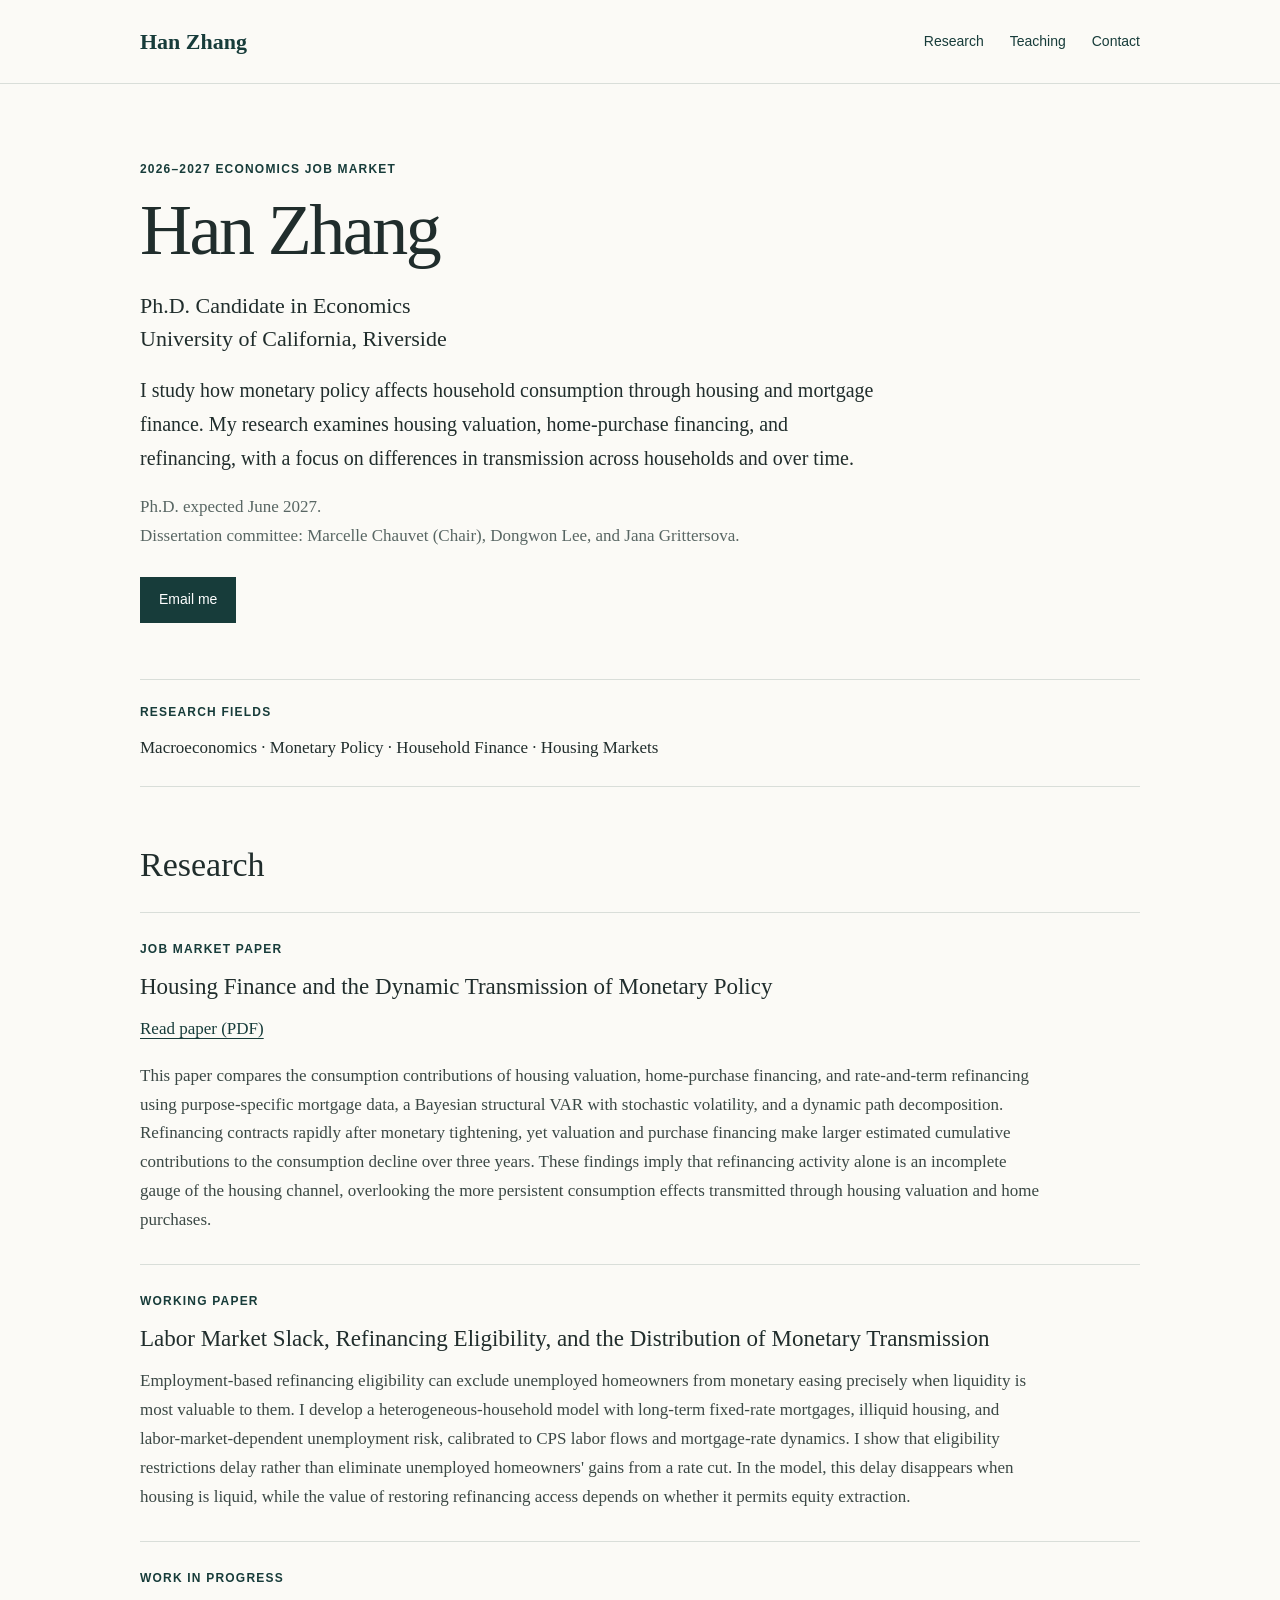
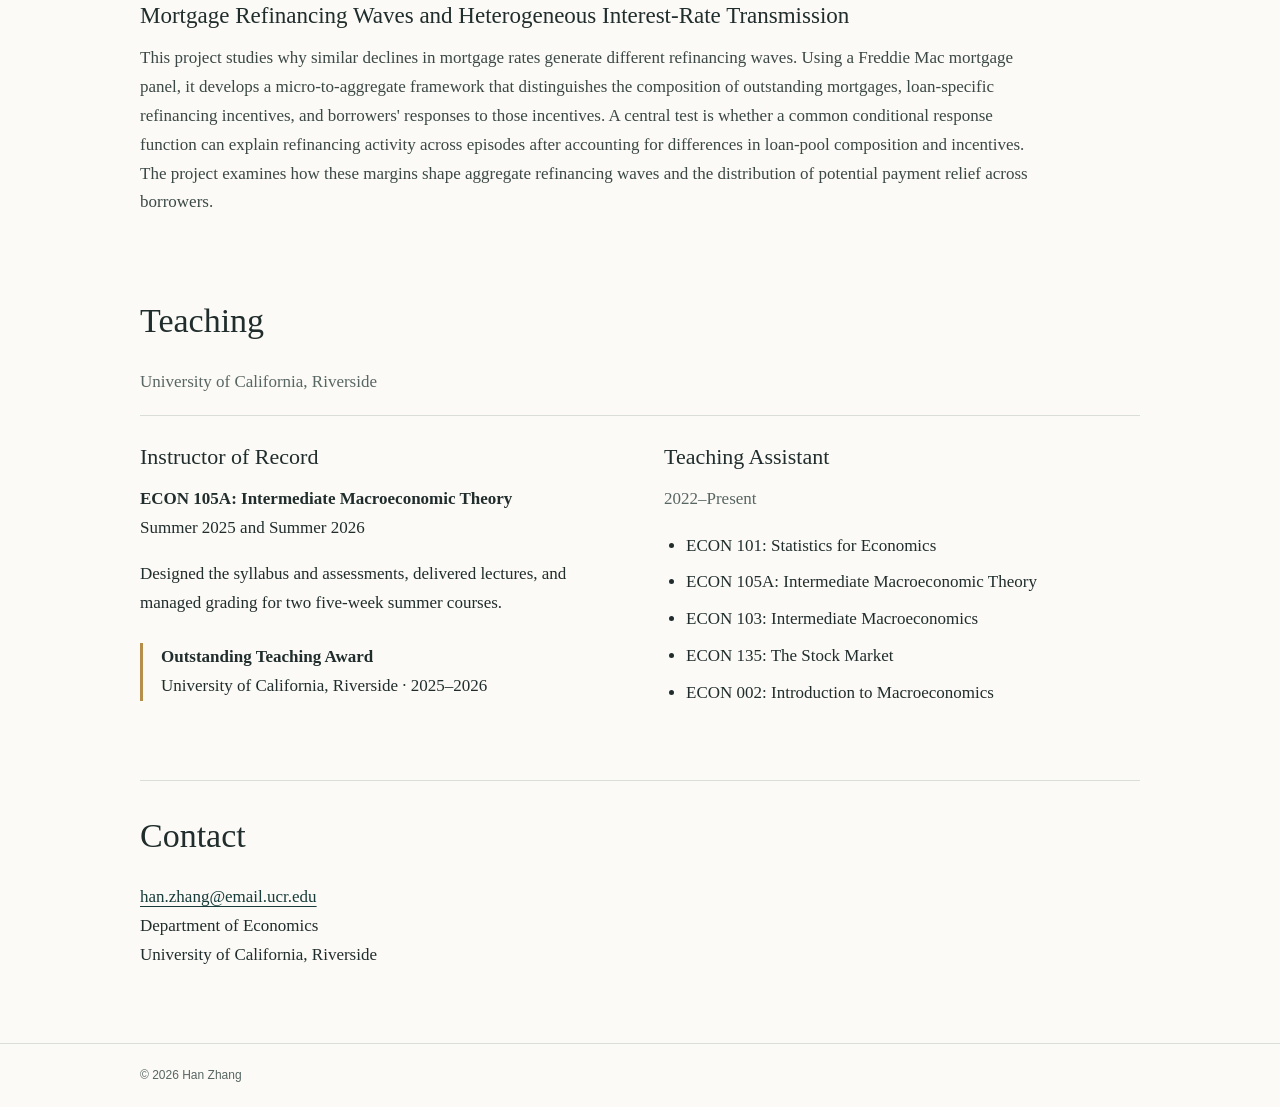
==== index.html @ 40c88f4a "Link job market paper PDF and align single-author status" ====
<!doctype html>
<html lang="en"><head><meta charset="utf-8"><meta name="viewport" content="width=device-width, initial-scale=1"><title>Han Zhang | Economics Ph.D. Candidate | UC Riverside</title><meta name="description" content="Han Zhang is an Economics Ph.D. candidate at UC Riverside studying monetary policy, household finance, housing, and mortgage refinancing."><meta name="theme-color" content="#173c3a"><link rel="canonical" href="https://hanzhang-econ.github.io/"><style>
:root{--ink:#202d2c;--muted:#586663;--green:#173c3a;--line:#d9ded9;--paper:#fbfaf6}*{box-sizing:border-box}html{scroll-behavior:smooth;scroll-padding-top:85px}body{margin:0;background:var(--paper);color:var(--ink);font:17px/1.7 Georgia,'Times New Roman',serif}a{color:var(--green);text-underline-offset:4px}a:hover{text-decoration-thickness:2px}a:focus-visible{outline:3px solid #bd8f46;outline-offset:5px}.wrap{width:min(100% - 48px,1000px);margin:auto}.nav{border-bottom:1px solid var(--line)}.nav .wrap{display:flex;justify-content:space-between;align-items:center;gap:20px;padding:23px 0}.brand{font-size:22px;text-decoration:none;font-weight:bold}.links{display:flex;gap:26px;font:14px/1.5 Arial,sans-serif}.links a{text-decoration:none}.skip{position:absolute;top:-80px;background:white;padding:10px}.skip:focus{top:5px}header.hero{padding:76px 0 56px;max-width:830px}.eyebrow{font:12px/1.6 Arial,sans-serif;font-weight:bold;letter-spacing:.1em;text-transform:uppercase;color:var(--green);margin:0 0 12px}h1{font-size:clamp(48px,7vw,72px);line-height:1.08;font-weight:normal;letter-spacing:-.035em;margin:12px 0 20px}h2{font-size:34px;line-height:1.2;font-weight:normal;margin:0 0 26px}h3{font-size:23px;line-height:1.35;font-weight:normal;margin:0 0 13px}p{margin:0 0 18px}.affiliation{font-size:22px;line-height:1.5}.intro{max-width:740px;font-size:20px}.muted{color:var(--muted)}.actions{display:flex;flex-wrap:wrap;gap:15px;margin-top:26px;font:14px/1.4 Arial,sans-serif}.button{display:inline-block;border:1px solid var(--green);padding:12px 18px;text-decoration:none}.primary{background:var(--green);color:white}.fields{border-top:1px solid var(--line);border-bottom:1px solid var(--line);padding:23px 0;margin-bottom:58px}.fields p:last-child{margin-bottom:0}section{padding-bottom:55px}.section-head{display:flex;align-items:baseline;justify-content:space-between;gap:20px}.paper{border-top:1px solid var(--line);padding:27px 0 11px}.paper p:not(.eyebrow){color:#3b4845;max-width:900px}.teaching-grid{display:grid;grid-template-columns:1fr 1fr;gap:48px;border-top:1px solid var(--line);padding-top:26px}.teaching-grid h3{font-size:22px}ul{padding-left:22px}li{margin-bottom:8px}.award{border-left:3px solid #b58e4c;padding-left:18px;margin-top:25px}#contact{border-top:1px solid var(--line);padding-top:35px}footer{border-top:1px solid var(--line);padding:22px 0;color:var(--muted);font:12px/1.6 Arial,sans-serif}@media(max-width:600px){.wrap{width:calc(100% - 36px)}.nav .wrap{align-items:flex-start}.links{gap:14px;flex-wrap:wrap;justify-content:flex-end}header.hero{padding:46px 0 36px}.intro{font-size:18px}.affiliation{font-size:19px}.teaching-grid{grid-template-columns:1fr;gap:20px}h2{font-size:29px}h3{font-size:21px}.fields{margin-bottom:40px}}@media(prefers-reduced-motion:reduce){html{scroll-behavior:auto}}
</style></head><body><a class="skip" href="#main">Skip to content</a><nav class="nav" aria-label="Main navigation"><div class="wrap"><a class="brand" href="#main">Han Zhang</a><div class="links"><a href="#research">Research</a><a href="#teaching">Teaching</a><a href="#contact">Contact</a></div></div></nav><main id="main" class="wrap"><header class="hero"><p class="eyebrow">2026–2027 Economics Job Market</p><h1>Han Zhang</h1><p class="affiliation">Ph.D. Candidate in Economics<br>University of California, Riverside</p><p class="intro">I study how monetary policy affects household consumption through housing and mortgage finance. My research examines housing valuation, home-purchase financing, and refinancing, with a focus on differences in transmission across households and over time.</p><p class="muted">Ph.D. expected June 2027.<br>Dissertation committee: Marcelle Chauvet (Chair), Dongwon Lee, and Jana Grittersova.</p><div class="actions"><a class="button primary" href="mailto:han.zhang@email.ucr.edu">Email me</a></div></header><div class="fields"><p class="eyebrow">Research Fields</p><p>Macroeconomics · Monetary Policy · Household Finance · Housing Markets</p></div><section id="research"><h2>Research</h2><article class="paper"><p class="eyebrow">Job Market Paper</p><h3>Housing Finance and the Dynamic Transmission of Monetary Policy</h3><p><a href="papers/job-market-paper.pdf">Read paper (PDF)</a></p><p>This paper compares the consumption contributions of housing valuation, home-purchase financing, and rate-and-term refinancing using purpose-specific mortgage data, a Bayesian structural VAR with stochastic volatility, and a dynamic path decomposition. Refinancing contracts rapidly after monetary tightening, yet valuation and purchase financing make larger estimated cumulative contributions to the consumption decline over three years. These findings imply that refinancing activity alone is an incomplete gauge of the housing channel, overlooking the more persistent consumption effects transmitted through housing valuation and home purchases.</p></article>
<article class="paper"><p class="eyebrow">Working Paper</p><h3>Labor Market Slack, Refinancing Eligibility, and the Distribution of Monetary Transmission</h3><p>Employment-based refinancing eligibility can exclude unemployed homeowners from monetary easing precisely when liquidity is most valuable to them. I develop a heterogeneous-household model with long-term fixed-rate mortgages, illiquid housing, and labor-market-dependent unemployment risk, calibrated to CPS labor flows and mortgage-rate dynamics. I show that eligibility restrictions delay rather than eliminate unemployed homeowners&#x27; gains from a rate cut. In the model, this delay disappears when housing is liquid, while the value of restoring refinancing access depends on whether it permits equity extraction.</p></article>
<article class="paper"><p class="eyebrow">Work in Progress</p><h3>Mortgage Refinancing Waves and Heterogeneous Interest-Rate Transmission</h3><p>This project studies why similar declines in mortgage rates generate different refinancing waves. Using a Freddie Mac mortgage panel, it develops a micro-to-aggregate framework that distinguishes the composition of outstanding mortgages, loan-specific refinancing incentives, and borrowers&#x27; responses to those incentives. A central test is whether a common conditional response function can explain refinancing activity across episodes after accounting for differences in loan-pool composition and incentives. The project examines how these margins shape aggregate refinancing waves and the distribution of potential payment relief across borrowers.</p></article></section><section id="teaching"><h2>Teaching</h2><p class="muted">University of California, Riverside</p><div class="teaching-grid"><div><h3>Instructor of Record</h3><p><strong>ECON 105A: Intermediate Macroeconomic Theory</strong><br>Summer 2025 and Summer 2026</p><p>Designed the syllabus and assessments, delivered lectures, and managed grading for two five-week summer courses.</p><div class="award"><strong>Outstanding Teaching Award</strong><br>University of California, Riverside · 2025–2026</div></div><div><h3>Teaching Assistant</h3><p class="muted">2022–Present</p><ul><li>ECON 101: Statistics for Economics</li><li>ECON 105A: Intermediate Macroeconomic Theory</li><li>ECON 103: Intermediate Macroeconomics</li><li>ECON 135: The Stock Market</li><li>ECON 002: Introduction to Macroeconomics</li></ul></div></div></section><section id="contact"><h2>Contact</h2><p><a href="mailto:han.zhang@email.ucr.edu">han.zhang@email.ucr.edu</a><br>Department of Economics<br>University of California, Riverside</p></section></main><footer><div class="wrap">© 2026 Han Zhang</div></footer></body></html>
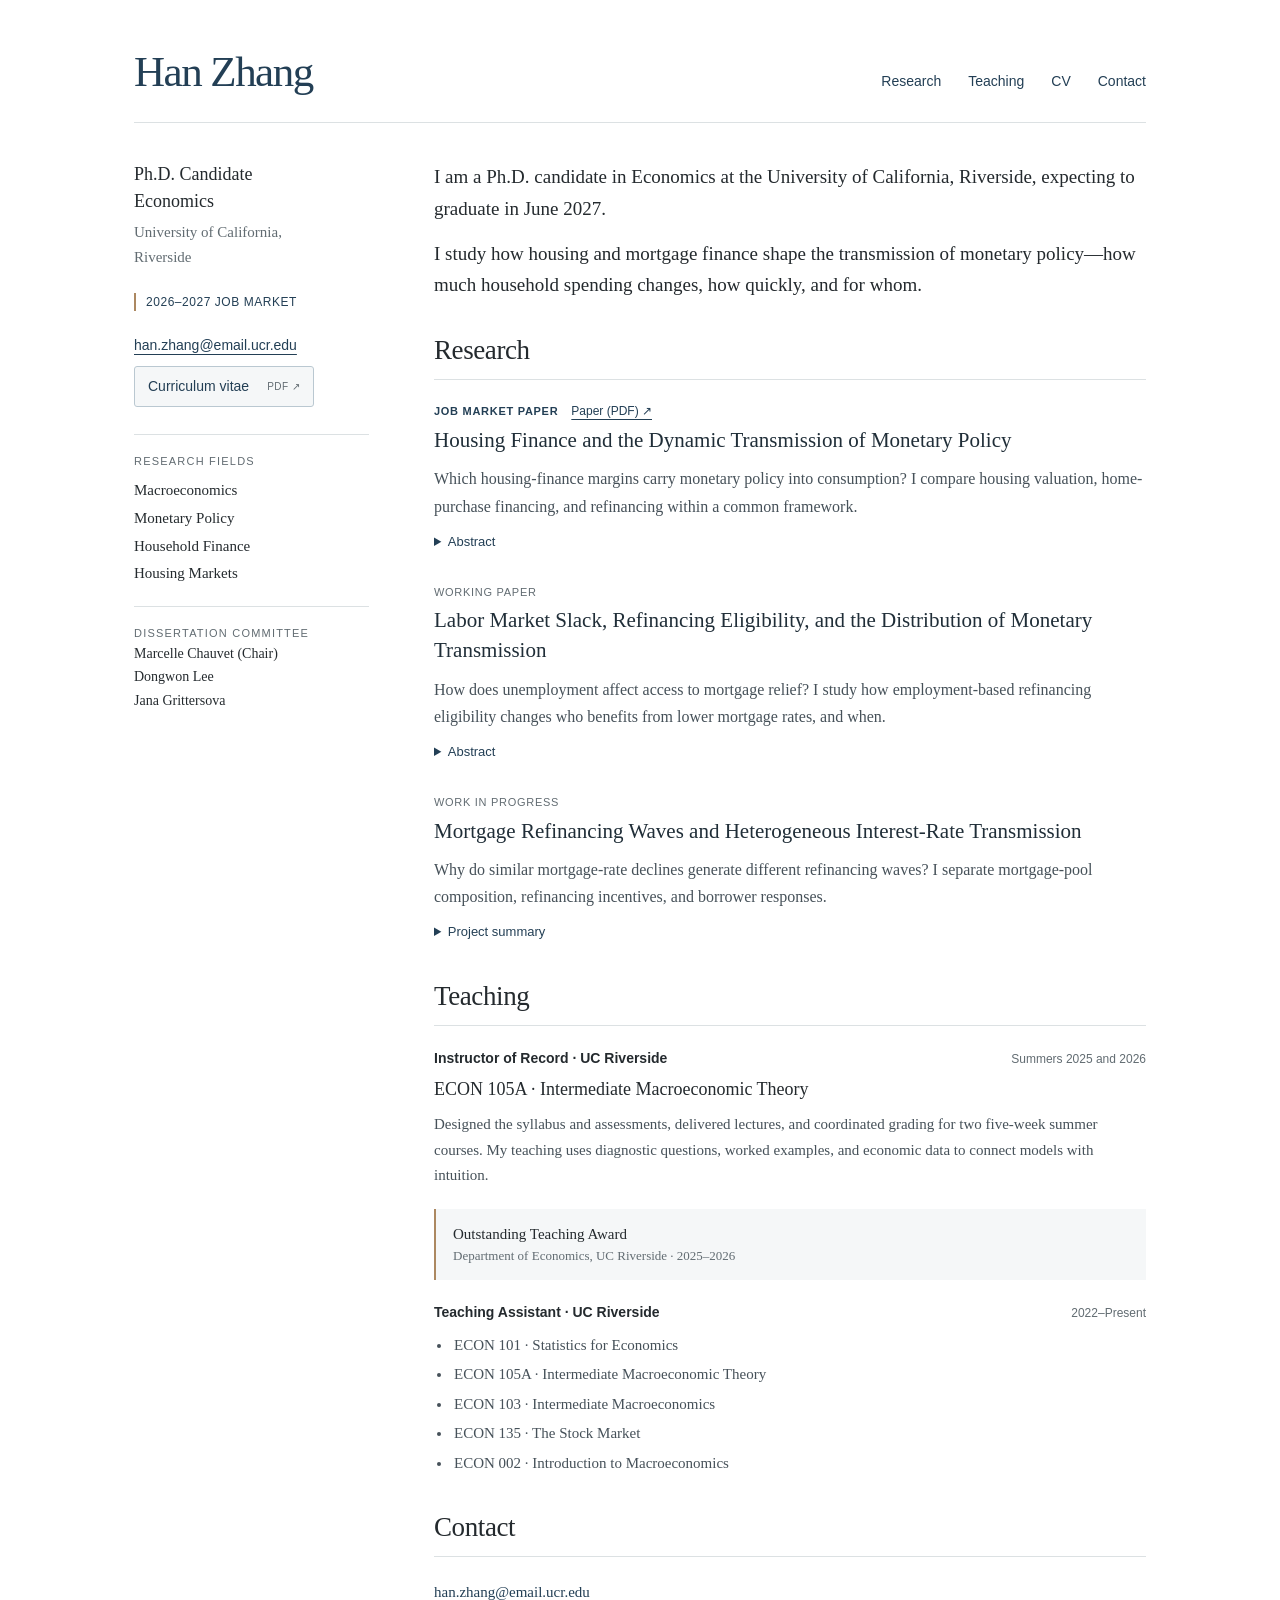
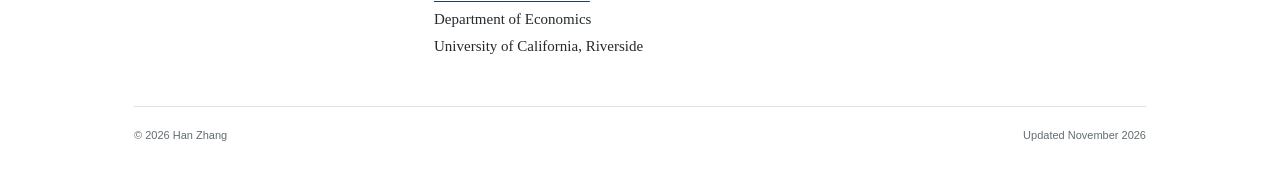
==== commit 8bc9f344: "Refresh academic homepage and add current CV Improve typography and responsive layout; add concise r" ====
--- a/index.html
+++ b/index.html
@@ -1,6 +1,116 @@
 <!doctype html>
-<html lang="en"><head><meta charset="utf-8"><meta name="viewport" content="width=device-width, initial-scale=1"><title>Han Zhang | Economics Ph.D. Candidate | UC Riverside</title><meta name="description" content="Han Zhang is an Economics Ph.D. candidate at UC Riverside studying monetary policy, household finance, housing, and mortgage refinancing."><meta name="theme-color" content="#173c3a"><link rel="canonical" href="https://hanzhang-econ.github.io/"><style>
-:root{--ink:#202d2c;--muted:#586663;--green:#173c3a;--line:#d9ded9;--paper:#fbfaf6}*{box-sizing:border-box}html{scroll-behavior:smooth;scroll-padding-top:85px}body{margin:0;background:var(--paper);color:var(--ink);font:17px/1.7 Georgia,'Times New Roman',serif}a{color:var(--green);text-underline-offset:4px}a:hover{text-decoration-thickness:2px}a:focus-visible{outline:3px solid #bd8f46;outline-offset:5px}.wrap{width:min(100% - 48px,1000px);margin:auto}.nav{border-bottom:1px solid var(--line)}.nav .wrap{display:flex;justify-content:space-between;align-items:center;gap:20px;padding:23px 0}.brand{font-size:22px;text-decoration:none;font-weight:bold}.links{display:flex;gap:26px;font:14px/1.5 Arial,sans-serif}.links a{text-decoration:none}.skip{position:absolute;top:-80px;background:white;padding:10px}.skip:focus{top:5px}header.hero{padding:76px 0 56px;max-width:830px}.eyebrow{font:12px/1.6 Arial,sans-serif;font-weight:bold;letter-spacing:.1em;text-transform:uppercase;color:var(--green);margin:0 0 12px}h1{font-size:clamp(48px,7vw,72px);line-height:1.08;font-weight:normal;letter-spacing:-.035em;margin:12px 0 20px}h2{font-size:34px;line-height:1.2;font-weight:normal;margin:0 0 26px}h3{font-size:23px;line-height:1.35;font-weight:normal;margin:0 0 13px}p{margin:0 0 18px}.affiliation{font-size:22px;line-height:1.5}.intro{max-width:740px;font-size:20px}.muted{color:var(--muted)}.actions{display:flex;flex-wrap:wrap;gap:15px;margin-top:26px;font:14px/1.4 Arial,sans-serif}.button{display:inline-block;border:1px solid var(--green);padding:12px 18px;text-decoration:none}.primary{background:var(--green);color:white}.fields{border-top:1px solid var(--line);border-bottom:1px solid var(--line);padding:23px 0;margin-bottom:58px}.fields p:last-child{margin-bottom:0}section{padding-bottom:55px}.section-head{display:flex;align-items:baseline;justify-content:space-between;gap:20px}.paper{border-top:1px solid var(--line);padding:27px 0 11px}.paper p:not(.eyebrow){color:#3b4845;max-width:900px}.teaching-grid{display:grid;grid-template-columns:1fr 1fr;gap:48px;border-top:1px solid var(--line);padding-top:26px}.teaching-grid h3{font-size:22px}ul{padding-left:22px}li{margin-bottom:8px}.award{border-left:3px solid #b58e4c;padding-left:18px;margin-top:25px}#contact{border-top:1px solid var(--line);padding-top:35px}footer{border-top:1px solid var(--line);padding:22px 0;color:var(--muted);font:12px/1.6 Arial,sans-serif}@media(max-width:600px){.wrap{width:calc(100% - 36px)}.nav .wrap{align-items:flex-start}.links{gap:14px;flex-wrap:wrap;justify-content:flex-end}header.hero{padding:46px 0 36px}.intro{font-size:18px}.affiliation{font-size:19px}.teaching-grid{grid-template-columns:1fr;gap:20px}h2{font-size:29px}h3{font-size:21px}.fields{margin-bottom:40px}}@media(prefers-reduced-motion:reduce){html{scroll-behavior:auto}}
-</style></head><body><a class="skip" href="#main">Skip to content</a><nav class="nav" aria-label="Main navigation"><div class="wrap"><a class="brand" href="#main">Han Zhang</a><div class="links"><a href="#research">Research</a><a href="#teaching">Teaching</a><a href="#contact">Contact</a></div></div></nav><main id="main" class="wrap"><header class="hero"><p class="eyebrow">2026–2027 Economics Job Market</p><h1>Han Zhang</h1><p class="affiliation">Ph.D. Candidate in Economics<br>University of California, Riverside</p><p class="intro">I study how monetary policy affects household consumption through housing and mortgage finance. My research examines housing valuation, home-purchase financing, and refinancing, with a focus on differences in transmission across households and over time.</p><p class="muted">Ph.D. expected June 2027.<br>Dissertation committee: Marcelle Chauvet (Chair), Dongwon Lee, and Jana Grittersova.</p><div class="actions"><a class="button primary" href="mailto:han.zhang@email.ucr.edu">Email me</a></div></header><div class="fields"><p class="eyebrow">Research Fields</p><p>Macroeconomics · Monetary Policy · Household Finance · Housing Markets</p></div><section id="research"><h2>Research</h2><article class="paper"><p class="eyebrow">Job Market Paper</p><h3>Housing Finance and the Dynamic Transmission of Monetary Policy</h3><p><a href="papers/job-market-paper.pdf">Read paper (PDF)</a></p><p>This paper compares the consumption contributions of housing valuation, home-purchase financing, and rate-and-term refinancing using purpose-specific mortgage data, a Bayesian structural VAR with stochastic volatility, and a dynamic path decomposition. Refinancing contracts rapidly after monetary tightening, yet valuation and purchase financing make larger estimated cumulative contributions to the consumption decline over three years. These findings imply that refinancing activity alone is an incomplete gauge of the housing channel, overlooking the more persistent consumption effects transmitted through housing valuation and home purchases.</p></article>
-<article class="paper"><p class="eyebrow">Working Paper</p><h3>Labor Market Slack, Refinancing Eligibility, and the Distribution of Monetary Transmission</h3><p>Employment-based refinancing eligibility can exclude unemployed homeowners from monetary easing precisely when liquidity is most valuable to them. I develop a heterogeneous-household model with long-term fixed-rate mortgages, illiquid housing, and labor-market-dependent unemployment risk, calibrated to CPS labor flows and mortgage-rate dynamics. I show that eligibility restrictions delay rather than eliminate unemployed homeowners&#x27; gains from a rate cut. In the model, this delay disappears when housing is liquid, while the value of restoring refinancing access depends on whether it permits equity extraction.</p></article>
-<article class="paper"><p class="eyebrow">Work in Progress</p><h3>Mortgage Refinancing Waves and Heterogeneous Interest-Rate Transmission</h3><p>This project studies why similar declines in mortgage rates generate different refinancing waves. Using a Freddie Mac mortgage panel, it develops a micro-to-aggregate framework that distinguishes the composition of outstanding mortgages, loan-specific refinancing incentives, and borrowers&#x27; responses to those incentives. A central test is whether a common conditional response function can explain refinancing activity across episodes after accounting for differences in loan-pool composition and incentives. The project examines how these margins shape aggregate refinancing waves and the distribution of potential payment relief across borrowers.</p></article></section><section id="teaching"><h2>Teaching</h2><p class="muted">University of California, Riverside</p><div class="teaching-grid"><div><h3>Instructor of Record</h3><p><strong>ECON 105A: Intermediate Macroeconomic Theory</strong><br>Summer 2025 and Summer 2026</p><p>Designed the syllabus and assessments, delivered lectures, and managed grading for two five-week summer courses.</p><div class="award"><strong>Outstanding Teaching Award</strong><br>University of California, Riverside · 2025–2026</div></div><div><h3>Teaching Assistant</h3><p class="muted">2022–Present</p><ul><li>ECON 101: Statistics for Economics</li><li>ECON 105A: Intermediate Macroeconomic Theory</li><li>ECON 103: Intermediate Macroeconomics</li><li>ECON 135: The Stock Market</li><li>ECON 002: Introduction to Macroeconomics</li></ul></div></div></section><section id="contact"><h2>Contact</h2><p><a href="mailto:han.zhang@email.ucr.edu">han.zhang@email.ucr.edu</a><br>Department of Economics<br>University of California, Riverside</p></section></main><footer><div class="wrap">© 2026 Han Zhang</div></footer></body></html>+<html lang="en">
+<head>
+  <meta charset="utf-8">
+  <meta name="viewport" content="width=device-width, initial-scale=1">
+  <title>Han Zhang | Economics | UC Riverside</title>
+  <meta name="description" content="Han Zhang is a Ph.D. candidate in Economics at UC Riverside. Research on monetary policy, household finance, housing, and mortgage refinancing.">
+  <meta name="theme-color" content="#233f55">
+  <link rel="canonical" href="https://hanzhang-econ.github.io/">
+  <style>
+    :root{--ink:#242a2e;--muted:#626c72;--accent:#233f55;--rule:#dce1e3;--paper:#fff;--soft:#f5f7f8}
+    *{box-sizing:border-box}
+    html{scroll-behavior:smooth;scroll-padding-top:28px}
+    body{margin:0;background:var(--paper);color:var(--ink);font:17px/1.7 Georgia,'Times New Roman',serif;-webkit-font-smoothing:antialiased}
+    a{color:var(--accent);text-underline-offset:4px;text-decoration-thickness:1px}
+    a:hover{text-decoration-thickness:2px}
+    a:focus-visible,summary:focus-visible{outline:2px solid var(--accent);outline-offset:5px;border-radius:2px}
+    .wrap{max-width:1100px;padding:0 44px;margin:auto}
+    .skip{position:absolute;top:-80px;left:16px;padding:8px 14px;background:white;z-index:5}.skip:focus{top:10px}
+    .masthead{display:flex;align-items:baseline;justify-content:space-between;gap:24px;padding:47px 0 26px;border-bottom:1px solid var(--rule)}
+    h1{font-size:43px;letter-spacing:-.035em;font-weight:normal;line-height:1.15;margin:0;color:var(--accent)}
+    .nav{display:flex;flex-wrap:wrap;gap:27px;font:14px/1.6 Arial,Helvetica,sans-serif}.nav a{text-decoration:none}.nav a:hover{text-decoration:underline}
+    .layout{display:grid;grid-template-columns:235px minmax(0,1fr);gap:65px;padding-top:38px;padding-bottom:46px}
+    .profile{align-self:start;position:sticky;top:28px;font-size:15px;line-height:1.65}
+    .position{font-size:18px;line-height:1.5;margin:0 0 5px}.university{margin:0;color:var(--muted)}
+    .market{display:inline-block;color:var(--accent);font:12px/1.5 Arial,Helvetica,sans-serif;letter-spacing:.045em;margin:23px 0 0;border-left:2px solid #ac8861;padding-left:10px}
+    .profile-links{display:flex;flex-direction:column;align-items:flex-start;gap:10px;margin:21px 0 27px;font:14px/1.5 Arial,Helvetica,sans-serif}
+    .download{display:inline-flex;gap:18px;align-items:center;border:1px solid #bac8d1;border-radius:3px;text-decoration:none;padding:9px 13px;background:var(--soft)}
+    .download:hover{background:#eaf0f4}.file-label{font-size:10px;letter-spacing:.05em;color:var(--muted)}
+    .profile-block{border-top:1px solid var(--rule);padding-top:18px;margin-top:20px}
+    .small-label{font:11px/1.5 Arial,Helvetica,sans-serif;text-transform:uppercase;letter-spacing:.11em;color:var(--muted);margin:0 0 9px}
+    .plain-list{list-style:none;margin:0;padding:0}.plain-list li{margin-bottom:3px}
+    .committee{font-size:14px;line-height:1.7}.committee p{margin:0}
+    .intro{font-size:19px;line-height:1.65;margin-bottom:32px}.intro p{margin:0 0 14px}.intro p:last-child{margin:0}
+    .section{margin-top:34px;scroll-margin-top:26px}.section:first-of-type{margin-top:0}
+    h2{font-size:27px;font-weight:normal;letter-spacing:-.015em;line-height:1.3;margin:0 0 22px;padding-bottom:11px;border-bottom:1px solid var(--rule)}
+    h3{font-size:21px;line-height:1.45;font-weight:normal;margin:5px 0 10px;color:#202e38}
+    .paper{margin:0 0 29px}.paper:last-child{margin-bottom:0}
+    .paper-meta{display:flex;align-items:center;gap:13px;font:11px/1.5 Arial,Helvetica,sans-serif;letter-spacing:.065em;text-transform:uppercase;color:var(--muted)}
+    .paper-meta .jmp{color:var(--accent);font-weight:bold}.paper-meta a{font-size:12px;letter-spacing:0;text-transform:none}
+    .paper p{font-size:16px;line-height:1.7;margin:0 0 10px;color:#465159}
+    details{margin-top:8px}summary{width:fit-content;color:var(--accent);font:13px/1.6 Arial,Helvetica,sans-serif;cursor:pointer;padding:2px 0}
+    details[open] summary{margin-bottom:10px}details .abstract{padding:0 0 0 15px;border-left:2px solid var(--rule)}
+    .teaching-role{display:flex;justify-content:space-between;align-items:baseline;gap:18px;margin:22px 0 7px;font:14px/1.5 Arial,Helvetica,sans-serif}.teaching-role strong{font-weight:600}.date{white-space:nowrap;color:var(--muted);font-size:12px}
+    .course-title{font-size:18px;line-height:1.5;margin:0 0 9px}.teaching-text{font-size:15px;color:#465159;margin:0}
+    .award{font-size:15px;line-height:1.6;margin:20px 0;padding:13px 17px;background:var(--soft);border-left:2px solid #ac8861}.award span{display:block;color:var(--muted);font-size:13px}
+    .courses{padding-left:18px;font-size:15px;color:#465159;margin:10px 0}.courses li{padding-left:2px;margin:4px 0}
+    .contact-text{font-size:15px;line-height:1.8;margin:0}
+    footer{border-top:1px solid var(--rule);padding:20px 0 28px;display:flex;justify-content:space-between;gap:20px;color:var(--muted);font:11px/1.6 Arial,Helvetica,sans-serif}
+    @media(max-width:800px){.wrap{padding:0 28px}.layout{grid-template-columns:200px minmax(0,1fr);gap:36px}.nav{gap:18px}h1{font-size:38px}.intro{font-size:18px}}
+    @media(max-width:620px){.wrap{padding:0 23px}.masthead{display:block;padding:28px 0 20px}h1{font-size:38px}.nav{margin-top:19px;gap:24px}.layout{display:block;padding-top:25px}.profile{position:static;margin-bottom:28px}.position{font-size:18px}.market{margin-top:15px}.profile-links{flex-direction:row;flex-wrap:wrap;gap:13px 20px;align-items:center;margin:19px 0}.profile-block{margin-top:17px;padding-top:13px}.plain-list{display:flex;flex-wrap:wrap;gap:2px 14px;font-size:14px}.committee{display:none}.intro{font-size:17px}.intro p{margin-bottom:13px}h2{font-size:25px}h3{font-size:20px}.paper{margin-bottom:28px}.teaching-role{flex-wrap:wrap;gap:4px 12px}.date{white-space:normal}footer{font-size:10px}}
+    @media(prefers-reduced-motion:reduce){html{scroll-behavior:auto}}
+    @media print{.nav,.skip,summary,footer{display:none}.wrap{padding:0;max-width:none}.layout{display:block}.profile{position:static}.profile-block{display:none}.masthead{padding-top:0}.profile-links{flex-direction:row}.section{break-inside:avoid}body{font-size:11pt}a{color:inherit}}
+  </style>
+</head>
+<body>
+<a class="skip" href="#main">Skip to content</a>
+<div class="wrap">
+  <header class="masthead">
+    <h1>Han Zhang</h1>
+    <nav class="nav" aria-label="Main navigation"><a href="#research">Research</a><a href="#teaching">Teaching</a><a href="Han_Zhang_Academic_CV.pdf">CV</a><a href="#contact">Contact</a></nav>
+  </header>
+  <div class="layout">
+    <aside class="profile" aria-label="Profile and contact information">
+      <p class="position">Ph.D. Candidate<br>Economics</p>
+      <p class="university">University of California,<br>Riverside</p>
+      <p class="market">2026–2027 JOB MARKET</p>
+      <div class="profile-links">
+        <a href="mailto:han.zhang@email.ucr.edu">han.zhang@email.ucr.edu</a>
+        <a class="download" href="Han_Zhang_Academic_CV.pdf">Curriculum vitae <span class="file-label">PDF ↗</span></a>
+      </div>
+      <div class="profile-block"><p class="small-label">Research fields</p><ul class="plain-list"><li>Macroeconomics</li><li>Monetary Policy</li><li>Household Finance</li><li>Housing Markets</li></ul></div>
+      <div class="profile-block committee"><p class="small-label">Dissertation committee</p><p>Marcelle Chauvet (Chair)<br>Dongwon Lee<br>Jana Grittersova</p></div>
+    </aside>
+    <main id="main">
+      <div class="intro">
+        <p>I am a Ph.D. candidate in Economics at the University of California, Riverside, expecting to graduate in June 2027.</p>
+        <p>I study how housing and mortgage finance shape the transmission of monetary policy—how much household spending changes, how quickly, and for whom.</p>
+      </div>
+      <section id="research" class="section" aria-labelledby="research-heading">
+        <h2 id="research-heading">Research</h2>
+        <article class="paper">
+          <div class="paper-meta"><span class="jmp">Job market paper</span><a href="papers/job-market-paper.pdf" aria-label="Download Housing Finance and the Dynamic Transmission of Monetary Policy PDF">Paper (PDF) ↗</a></div>
+          <h3>Housing Finance and the Dynamic Transmission of Monetary Policy</h3>
+          <p>Which housing-finance margins carry monetary policy into consumption? I compare housing valuation, home-purchase financing, and refinancing within a common framework.</p>
+          <details><summary>Abstract</summary><div class="abstract"><p>Using mortgage originations by loan purpose and U.S. macroeconomic data for 1998–2023, I estimate a Bayesian structural VAR with stochastic volatility and apply a first-entry path decomposition. Refinancing activity falls quickly after monetary tightening. In the baseline model, posterior medians suggest that valuation- and purchase-entry paths contribute more to the three-year consumption decline than refinancing-entry paths. Comparing all three margins on a common consumption scale distinguishes the speed of financing adjustment from its cumulative contribution to spending.</p></div></details>
+        </article>
+        <article class="paper">
+          <div class="paper-meta"><span>Working paper</span></div>
+          <h3>Labor Market Slack, Refinancing Eligibility, and the Distribution of Monetary Transmission</h3>
+          <p>How does unemployment affect access to mortgage relief? I study how employment-based refinancing eligibility changes who benefits from lower mortgage rates, and when.</p>
+          <details><summary>Abstract</summary><div class="abstract"><p>Refinancing typically requires documented employment. In a calibrated household model with illiquid housing, I examine how eligibility rules shape the timing and distribution of gains from a mortgage-rate cut. When housing is sufficiently illiquid, exclusion delays most of the gain rather than removing it, household by household. A slack labor market delays the aggregate response more than it reduces it. Evidence from two household panels on refinancing during unemployment is consistent with the mechanism.</p></div></details>
+        </article>
+        <article class="paper">
+          <div class="paper-meta"><span>Work in progress</span></div>
+          <h3>Mortgage Refinancing Waves and Heterogeneous Interest-Rate Transmission</h3>
+          <p>Why do similar mortgage-rate declines generate different refinancing waves? I separate mortgage-pool composition, refinancing incentives, and borrower responses.</p>
+          <details><summary>Project summary</summary><div class="abstract"><p>Using Freddie Mac loan-level data, this project examines whether a common conditional response function can explain refinancing activity across episodes after accounting for differences in loan-pool composition and incentives. It studies how these margins shape aggregate refinancing waves and the distribution of potential payment relief across borrowers.</p></div></details>
+        </article>
+      </section>
+      <section id="teaching" class="section" aria-labelledby="teaching-heading">
+        <h2 id="teaching-heading">Teaching</h2>
+        <div class="teaching-role"><strong>Instructor of Record · UC Riverside</strong><span class="date">Summers 2025 and 2026</span></div>
+        <p class="course-title">ECON 105A · Intermediate Macroeconomic Theory</p>
+        <p class="teaching-text">Designed the syllabus and assessments, delivered lectures, and coordinated grading for two five-week summer courses. My teaching uses diagnostic questions, worked examples, and economic data to connect models with intuition.</p>
+        <p class="award">Outstanding Teaching Award<span>Department of Economics, UC Riverside · 2025–2026</span></p>
+        <div class="teaching-role"><strong>Teaching Assistant · UC Riverside</strong><span class="date">2022–Present</span></div>
+        <ul class="courses"><li>ECON 101 · Statistics for Economics</li><li>ECON 105A · Intermediate Macroeconomic Theory</li><li>ECON 103 · Intermediate Macroeconomics</li><li>ECON 135 · The Stock Market</li><li>ECON 002 · Introduction to Macroeconomics</li></ul>
+      </section>
+      <section id="contact" class="section" aria-labelledby="contact-heading"><h2 id="contact-heading">Contact</h2><p class="contact-text"><a href="mailto:han.zhang@email.ucr.edu">han.zhang@email.ucr.edu</a><br>Department of Economics<br>University of California, Riverside</p></section>
+    </main>
+  </div>
+  <footer><span>© 2026 Han Zhang</span><span>Updated November 2026</span></footer>
+</div>
+</body>
+</html>
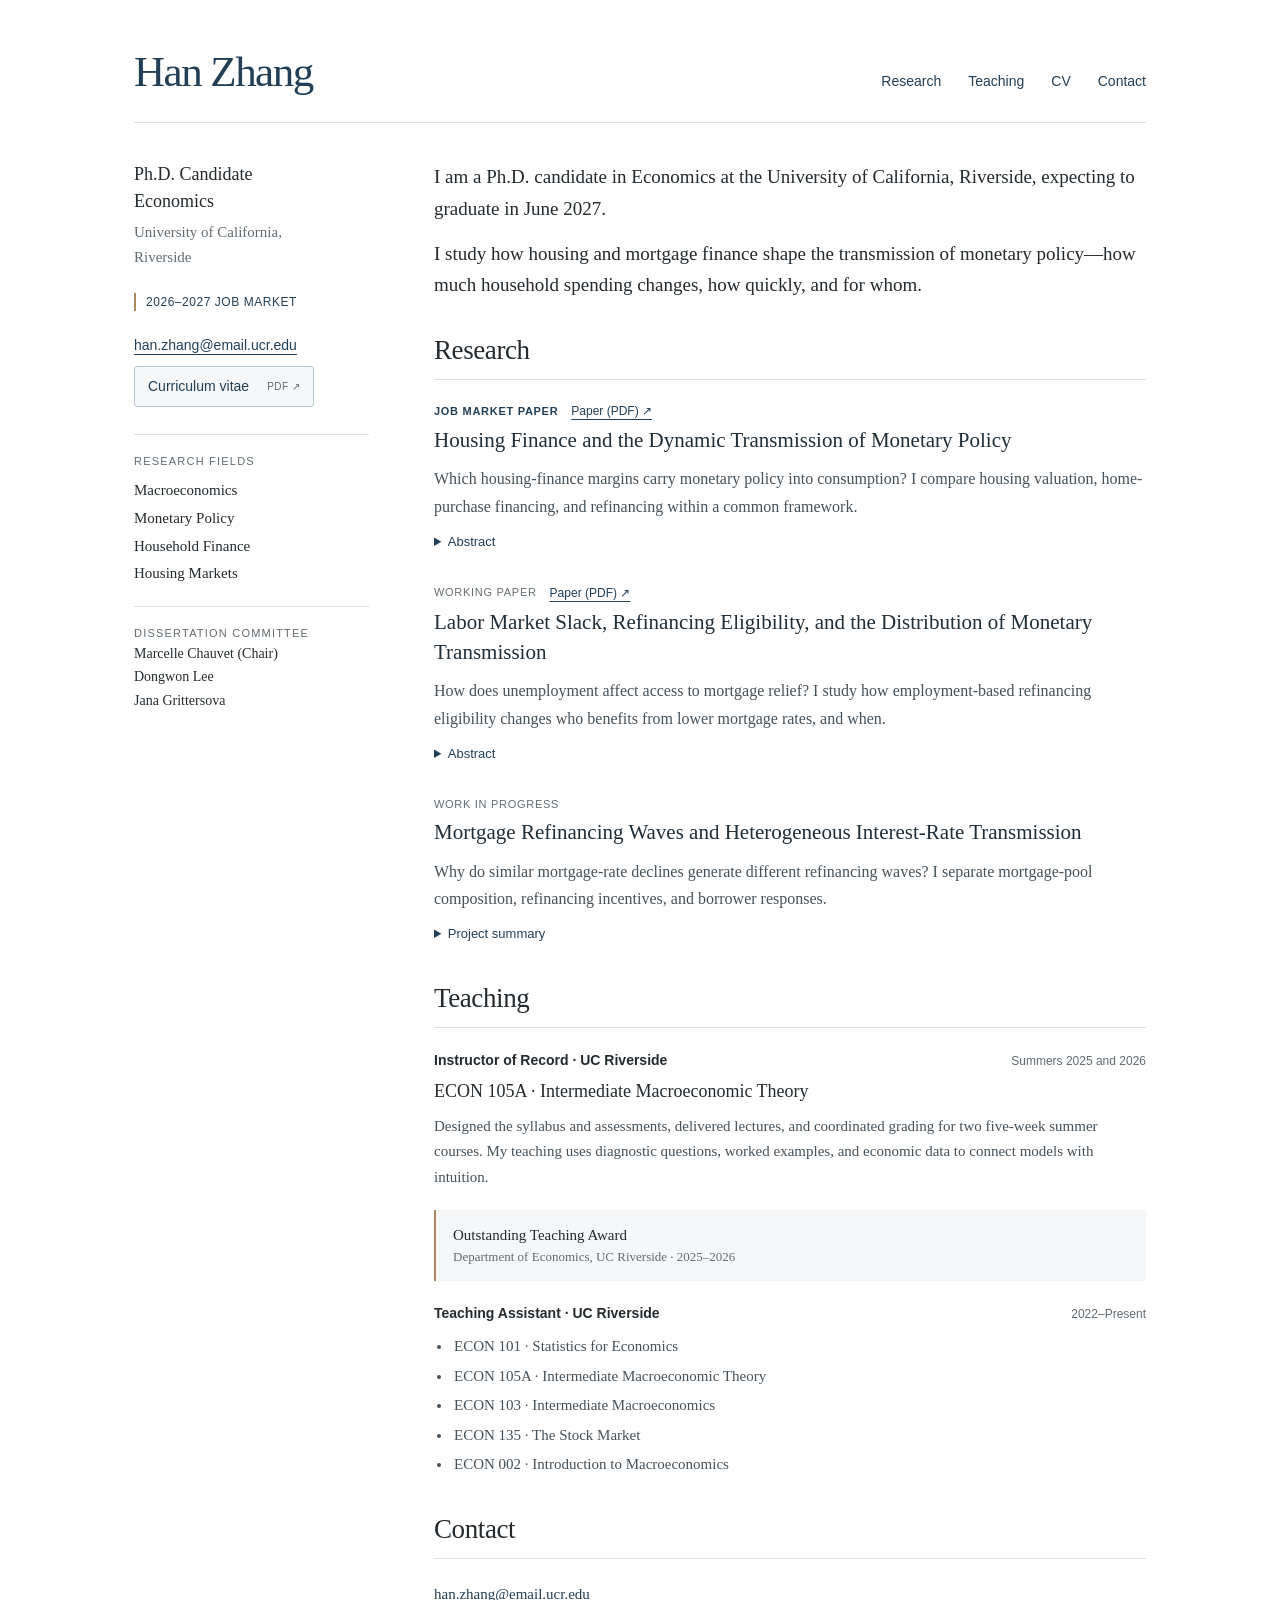
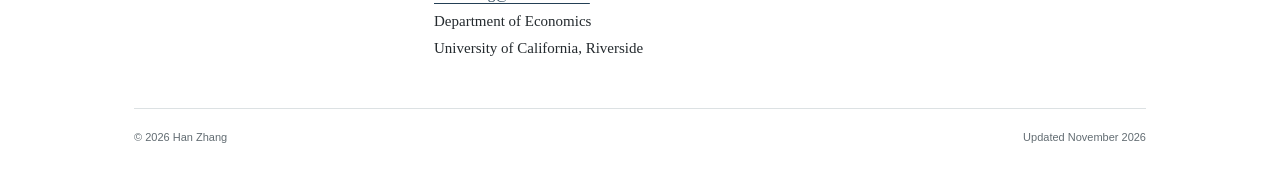
==== commit 2f43056c: "Link Labor Market Slack PDF from research section" ====
--- a/index.html
+++ b/index.html
@@ -86,7 +86,7 @@
           <details><summary>Abstract</summary><div class="abstract"><p>Using mortgage originations by loan purpose and U.S. macroeconomic data for 1998–2023, I estimate a Bayesian structural VAR with stochastic volatility and apply a first-entry path decomposition. Refinancing activity falls quickly after monetary tightening. In the baseline model, posterior medians suggest that valuation- and purchase-entry paths contribute more to the three-year consumption decline than refinancing-entry paths. Comparing all three margins on a common consumption scale distinguishes the speed of financing adjustment from its cumulative contribution to spending.</p></div></details>
         </article>
         <article class="paper">
-          <div class="paper-meta"><span>Working paper</span></div>
+          <div class="paper-meta"><span>Working paper</span><a href="papers/labor-market-slack.pdf" aria-label="Download Labor Market Slack, Refinancing Eligibility, and the Distribution of Monetary Transmission PDF">Paper (PDF) ↗</a></div>
           <h3>Labor Market Slack, Refinancing Eligibility, and the Distribution of Monetary Transmission</h3>
           <p>How does unemployment affect access to mortgage relief? I study how employment-based refinancing eligibility changes who benefits from lower mortgage rates, and when.</p>
           <details><summary>Abstract</summary><div class="abstract"><p>Refinancing typically requires documented employment. In a calibrated household model with illiquid housing, I examine how eligibility rules shape the timing and distribution of gains from a mortgage-rate cut. When housing is sufficiently illiquid, exclusion delays most of the gain rather than removing it, household by household. A slack labor market delays the aggregate response more than it reduces it. Evidence from two household panels on refinancing during unemployment is consistent with the mechanism.</p></div></details>
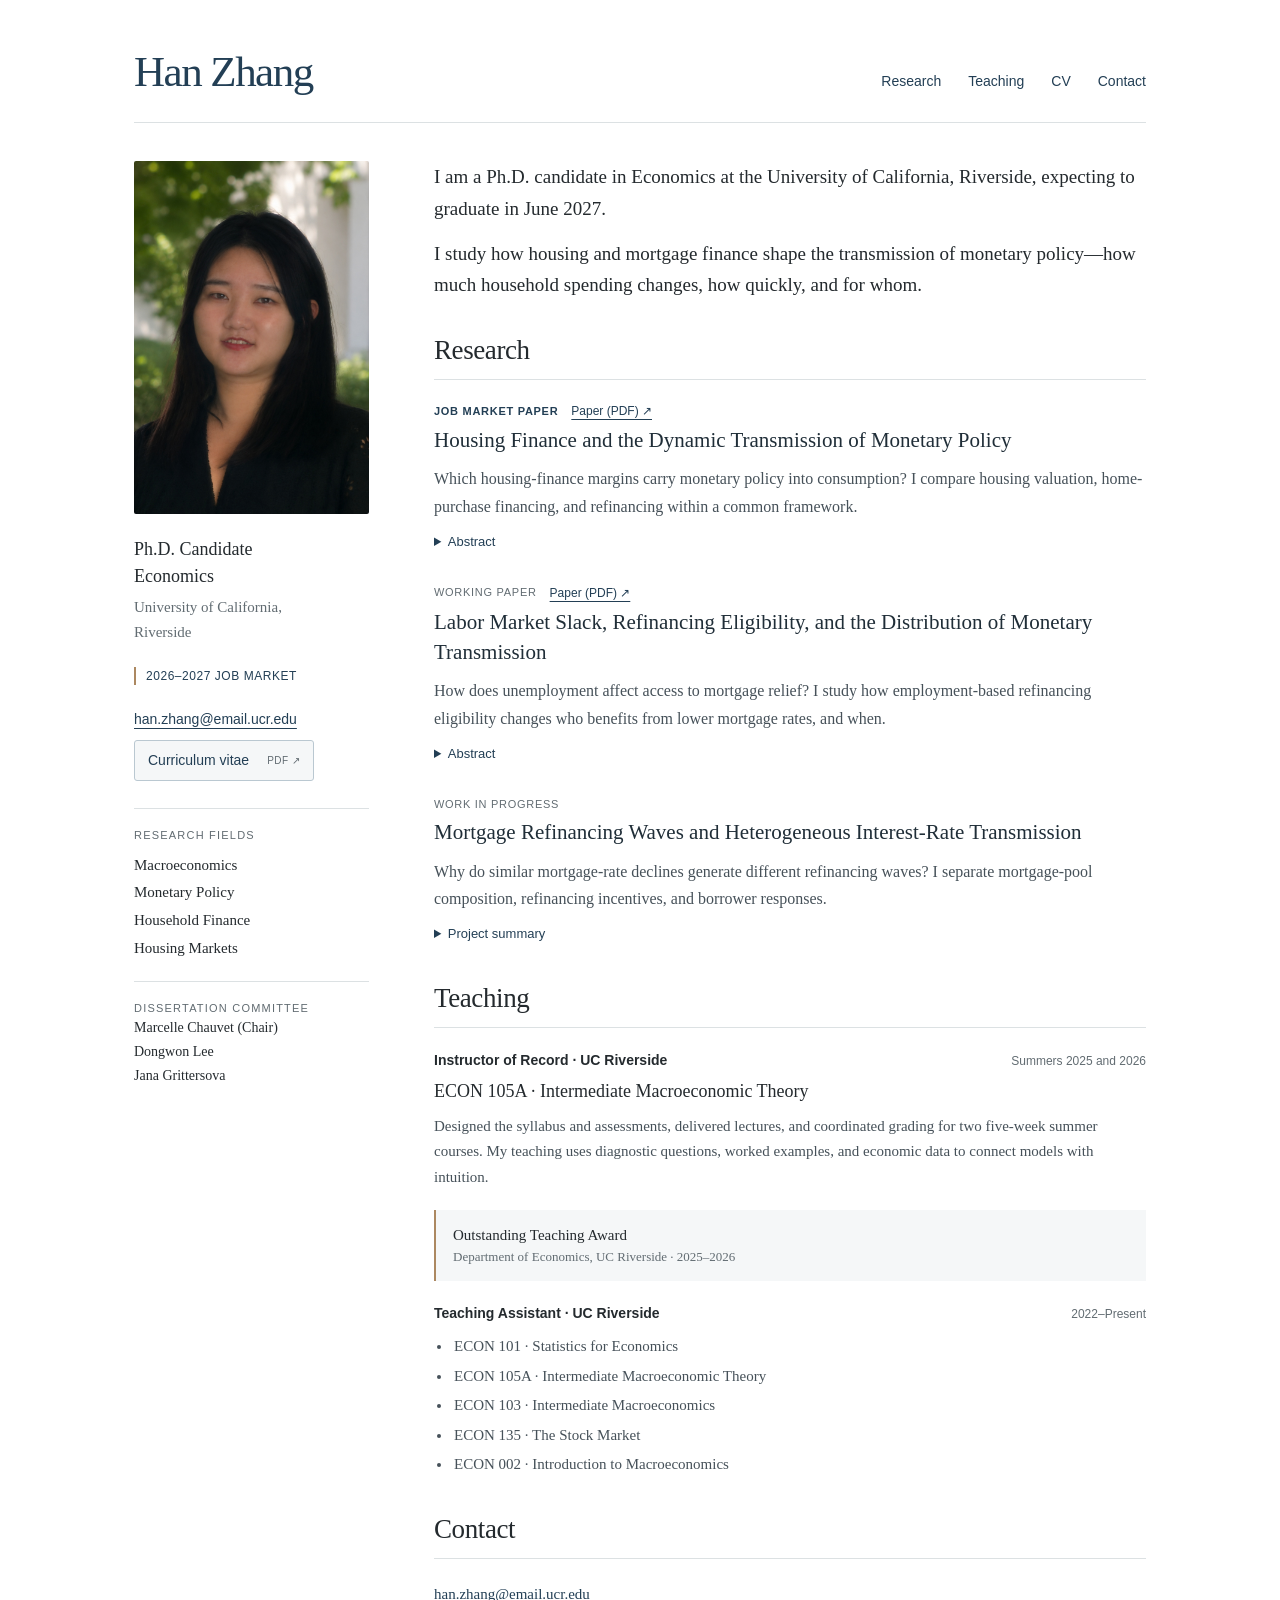
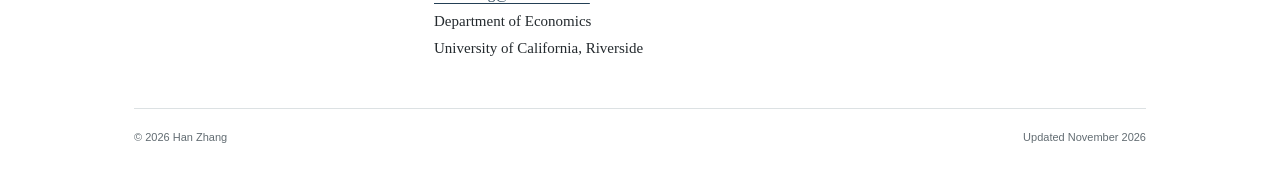
==== commit 71fa60b0: "Add selected portrait to academic homepage" ====
--- a/index.html
+++ b/index.html
@@ -21,7 +21,8 @@
     h1{font-size:43px;letter-spacing:-.035em;font-weight:normal;line-height:1.15;margin:0;color:var(--accent)}
     .nav{display:flex;flex-wrap:wrap;gap:27px;font:14px/1.6 Arial,Helvetica,sans-serif}.nav a{text-decoration:none}.nav a:hover{text-decoration:underline}
     .layout{display:grid;grid-template-columns:235px minmax(0,1fr);gap:65px;padding-top:38px;padding-bottom:46px}
-    .profile{align-self:start;position:sticky;top:28px;font-size:15px;line-height:1.65}
+    .profile{align-self:start;position:static;font-size:15px;line-height:1.65}
+    .portrait{display:block;width:100%;height:auto;aspect-ratio:2/3;object-fit:cover;margin:0 0 22px;border-radius:2px}
     .position{font-size:18px;line-height:1.5;margin:0 0 5px}.university{margin:0;color:var(--muted)}
     .market{display:inline-block;color:var(--accent);font:12px/1.5 Arial,Helvetica,sans-serif;letter-spacing:.045em;margin:23px 0 0;border-left:2px solid #ac8861;padding-left:10px}
     .profile-links{display:flex;flex-direction:column;align-items:flex-start;gap:10px;margin:21px 0 27px;font:14px/1.5 Arial,Helvetica,sans-serif}
@@ -49,6 +50,8 @@
     footer{border-top:1px solid var(--rule);padding:20px 0 28px;display:flex;justify-content:space-between;gap:20px;color:var(--muted);font:11px/1.6 Arial,Helvetica,sans-serif}
     @media(max-width:800px){.wrap{padding:0 28px}.layout{grid-template-columns:200px minmax(0,1fr);gap:36px}.nav{gap:18px}h1{font-size:38px}.intro{font-size:18px}}
     @media(max-width:620px){.wrap{padding:0 23px}.masthead{display:block;padding:28px 0 20px}h1{font-size:38px}.nav{margin-top:19px;gap:24px}.layout{display:block;padding-top:25px}.profile{position:static;margin-bottom:28px}.position{font-size:18px}.market{margin-top:15px}.profile-links{flex-direction:row;flex-wrap:wrap;gap:13px 20px;align-items:center;margin:19px 0}.profile-block{margin-top:17px;padding-top:13px}.plain-list{display:flex;flex-wrap:wrap;gap:2px 14px;font-size:14px}.committee{display:none}.intro{font-size:17px}.intro p{margin-bottom:13px}h2{font-size:25px}h3{font-size:20px}.paper{margin-bottom:28px}.teaching-role{flex-wrap:wrap;gap:4px 12px}.date{white-space:normal}footer{font-size:10px}}
+    @media(max-width:620px){.portrait{width:190px;max-width:100%;margin-bottom:20px}}
+    @media print{.portrait{display:none}}
     @media(prefers-reduced-motion:reduce){html{scroll-behavior:auto}}
     @media print{.nav,.skip,summary,footer{display:none}.wrap{padding:0;max-width:none}.layout{display:block}.profile{position:static}.profile-block{display:none}.masthead{padding-top:0}.profile-links{flex-direction:row}.section{break-inside:avoid}body{font-size:11pt}a{color:inherit}}
   </style>
@@ -62,6 +65,7 @@
   </header>
   <div class="layout">
     <aside class="profile" aria-label="Profile and contact information">
+      <img class="portrait" src="han-zhang.jpg" alt="Han Zhang" width="784" height="1176" decoding="async" fetchpriority="high">
       <p class="position">Ph.D. Candidate<br>Economics</p>
       <p class="university">University of California,<br>Riverside</p>
       <p class="market">2026–2027 JOB MARKET</p>
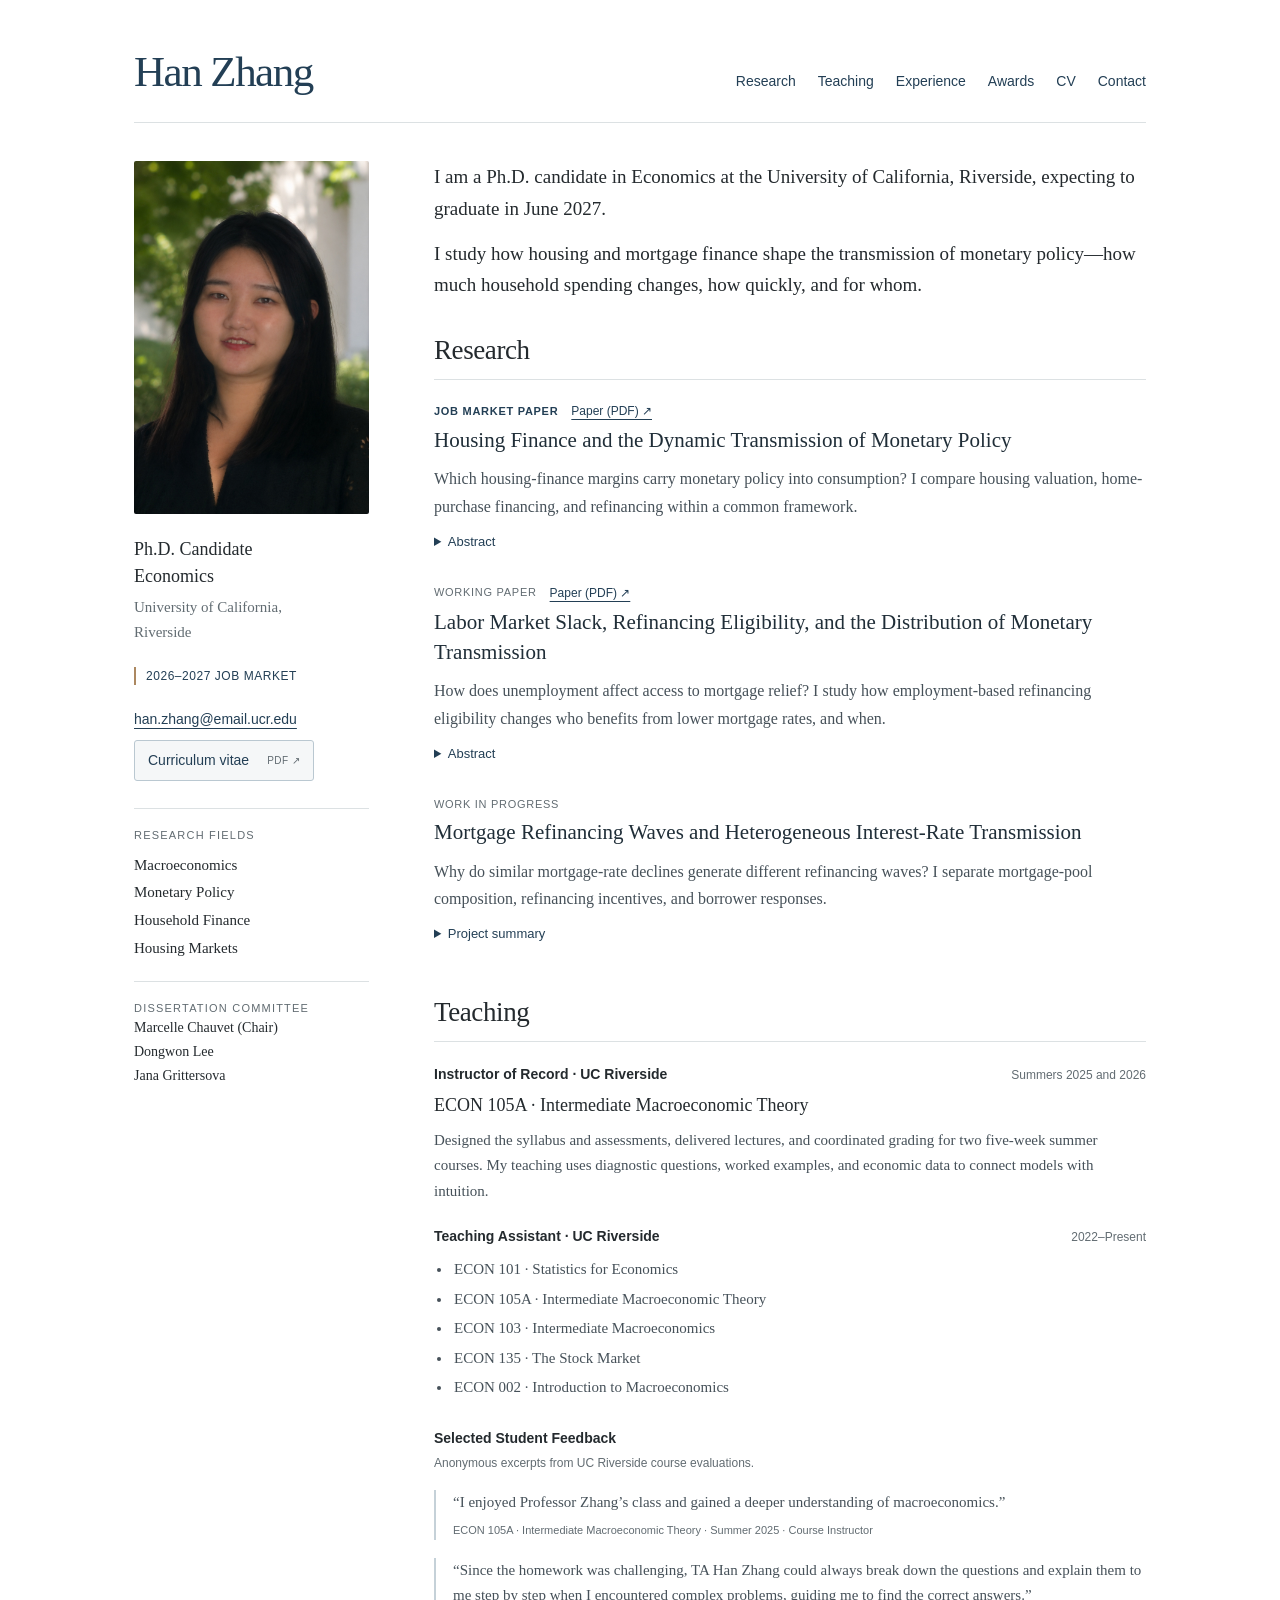
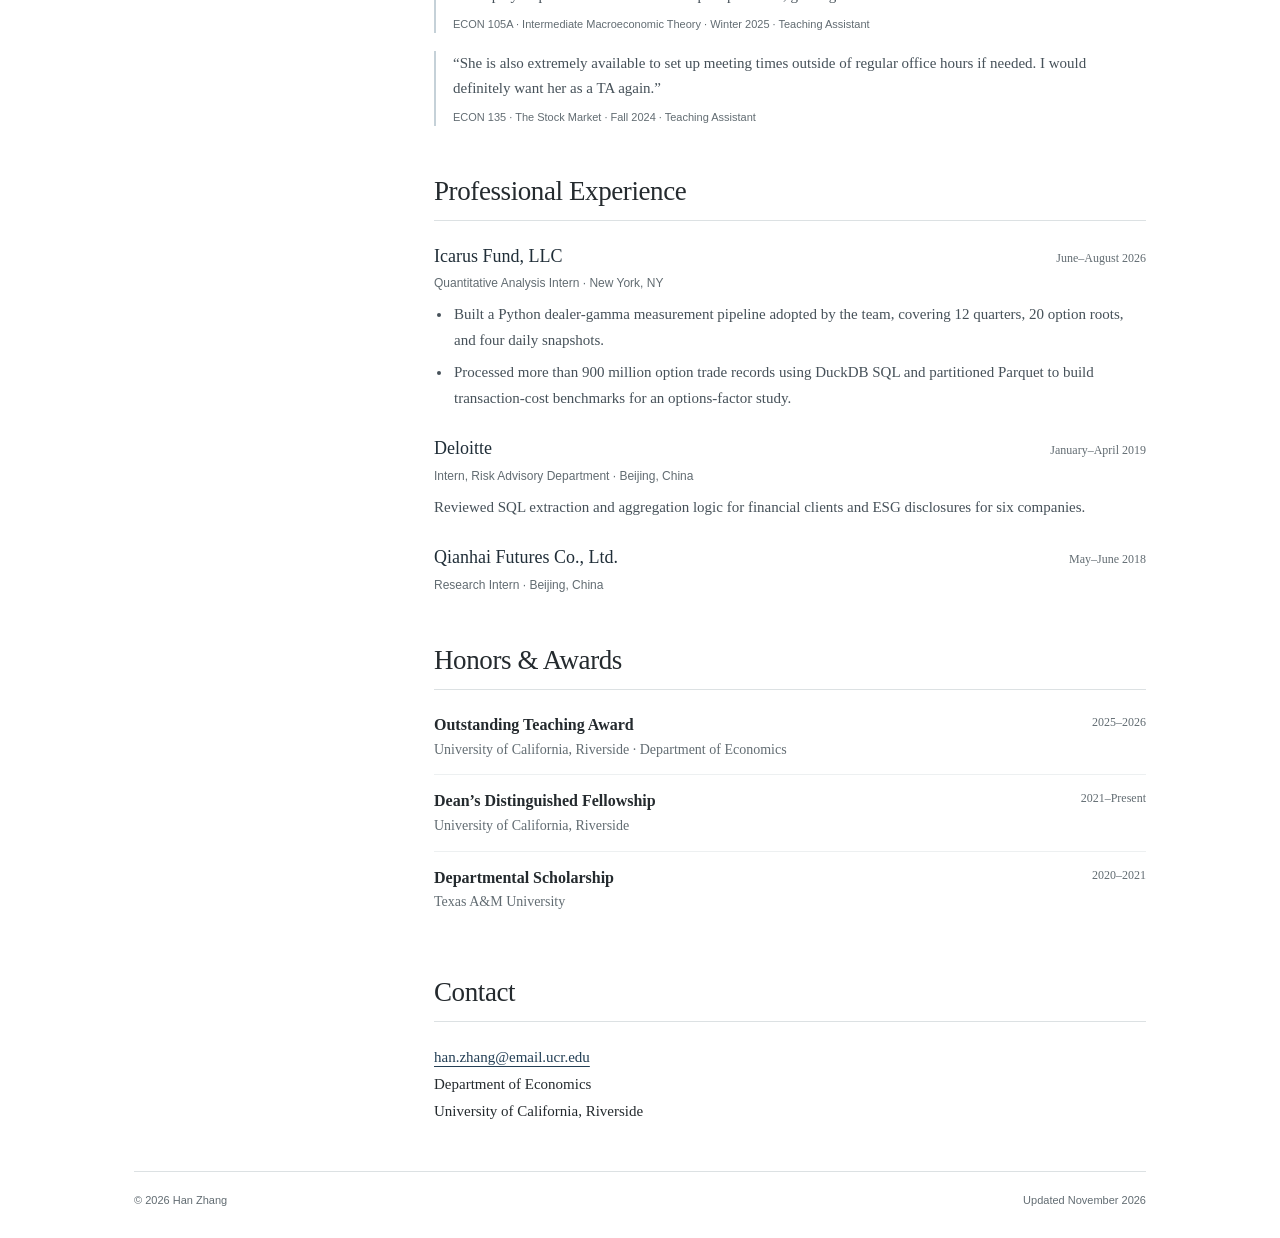
==== commit d2fb42b4: "Add professional experience, honors and selected student feedback" ====
--- a/index.html
+++ b/index.html
@@ -7,6 +7,7 @@
   <meta name="description" content="Han Zhang is a Ph.D. candidate in Economics at UC Riverside. Research on monetary policy, household finance, housing, and mortgage refinancing.">
   <meta name="theme-color" content="#233f55">
   <link rel="canonical" href="https://hanzhang-econ.github.io/">
+  <script defer src="https://cloud.umami.is/script.js" data-website-id="b77f5d05-2ca2-4dd0-ac54-45bae30a96ca" data-domains="hanzhang-econ.github.io" data-exclude-search="true" data-exclude-hash="true" data-do-not-track="true"></script>
   <style>
     :root{--ink:#242a2e;--muted:#626c72;--accent:#233f55;--rule:#dce1e3;--paper:#fff;--soft:#f5f7f8}
     *{box-sizing:border-box}
@@ -19,7 +20,7 @@
     .skip{position:absolute;top:-80px;left:16px;padding:8px 14px;background:white;z-index:5}.skip:focus{top:10px}
     .masthead{display:flex;align-items:baseline;justify-content:space-between;gap:24px;padding:47px 0 26px;border-bottom:1px solid var(--rule)}
     h1{font-size:43px;letter-spacing:-.035em;font-weight:normal;line-height:1.15;margin:0;color:var(--accent)}
-    .nav{display:flex;flex-wrap:wrap;gap:27px;font:14px/1.6 Arial,Helvetica,sans-serif}.nav a{text-decoration:none}.nav a:hover{text-decoration:underline}
+    .nav{display:flex;flex-wrap:wrap;gap:22px;font:14px/1.6 Arial,Helvetica,sans-serif}.nav a{text-decoration:none}.nav a:hover{text-decoration:underline}
     .layout{display:grid;grid-template-columns:235px minmax(0,1fr);gap:65px;padding-top:38px;padding-bottom:46px}
     .profile{align-self:start;position:static;font-size:15px;line-height:1.65}
     .portrait{display:block;width:100%;height:auto;aspect-ratio:2/3;object-fit:cover;margin:0 0 22px;border-radius:2px}
@@ -33,7 +34,7 @@
     .plain-list{list-style:none;margin:0;padding:0}.plain-list li{margin-bottom:3px}
     .committee{font-size:14px;line-height:1.7}.committee p{margin:0}
     .intro{font-size:19px;line-height:1.65;margin-bottom:32px}.intro p{margin:0 0 14px}.intro p:last-child{margin:0}
-    .section{margin-top:34px;scroll-margin-top:26px}.section:first-of-type{margin-top:0}
+    .section{margin-top:48px;scroll-margin-top:26px}.section:first-of-type{margin-top:0}
     h2{font-size:27px;font-weight:normal;letter-spacing:-.015em;line-height:1.3;margin:0 0 22px;padding-bottom:11px;border-bottom:1px solid var(--rule)}
     h3{font-size:21px;line-height:1.45;font-weight:normal;margin:5px 0 10px;color:#202e38}
     .paper{margin:0 0 29px}.paper:last-child{margin-bottom:0}
@@ -48,9 +49,24 @@
     .courses{padding-left:18px;font-size:15px;color:#465159;margin:10px 0}.courses li{padding-left:2px;margin:4px 0}
     .contact-text{font-size:15px;line-height:1.8;margin:0}
     footer{border-top:1px solid var(--rule);padding:20px 0 28px;display:flex;justify-content:space-between;gap:20px;color:var(--muted);font:11px/1.6 Arial,Helvetica,sans-serif}
+    .subheading{font:600 14px/1.5 Arial,Helvetica,sans-serif;color:var(--ink);margin:27px 0 5px}
+    .feedback-note{font:12px/1.6 Arial,Helvetica,sans-serif;color:var(--muted);margin:0 0 17px}
+    .student-quote{margin:0 0 18px;padding-left:17px;border-left:2px solid #c5d1d8}
+    .student-quote blockquote{margin:0;font-size:15px;line-height:1.7;color:#465159}
+    .student-quote figcaption{margin-top:6px;font:11px/1.65 Arial,Helvetica,sans-serif;color:var(--muted)}
+    .experience-entry{margin:0 0 24px}.experience-entry:last-child{margin-bottom:0}
+    .entry-head{display:flex;justify-content:space-between;gap:16px;align-items:baseline}
+    .entry-head h3{font-size:18px;margin:0 0 4px}
+    .entry-meta{font:12px/1.7 Arial,Helvetica,sans-serif;color:var(--muted);margin:0 0 9px}
+    .experience-points{padding-left:18px;margin:8px 0 0;font-size:15px;line-height:1.7;color:#465159}
+    .experience-points li{margin-bottom:7px;padding-left:2px}
+    .experience-description{font-size:15px;color:#465159;margin:6px 0 0}
+    .honors-list{list-style:none;padding:0;margin:0}.honors-list li{display:flex;justify-content:space-between;gap:18px;padding:13px 0;border-bottom:1px solid #edf0f1}.honors-list li:first-child{padding-top:0}.honors-list li:last-child{border-bottom:0}
+    .honor-name{display:block;font-size:16px;font-weight:bold;line-height:1.6}.honor-school{display:block;font-size:14px;color:var(--muted)}
     @media(max-width:800px){.wrap{padding:0 28px}.layout{grid-template-columns:200px minmax(0,1fr);gap:36px}.nav{gap:18px}h1{font-size:38px}.intro{font-size:18px}}
     @media(max-width:620px){.wrap{padding:0 23px}.masthead{display:block;padding:28px 0 20px}h1{font-size:38px}.nav{margin-top:19px;gap:24px}.layout{display:block;padding-top:25px}.profile{position:static;margin-bottom:28px}.position{font-size:18px}.market{margin-top:15px}.profile-links{flex-direction:row;flex-wrap:wrap;gap:13px 20px;align-items:center;margin:19px 0}.profile-block{margin-top:17px;padding-top:13px}.plain-list{display:flex;flex-wrap:wrap;gap:2px 14px;font-size:14px}.committee{display:none}.intro{font-size:17px}.intro p{margin-bottom:13px}h2{font-size:25px}h3{font-size:20px}.paper{margin-bottom:28px}.teaching-role{flex-wrap:wrap;gap:4px 12px}.date{white-space:normal}footer{font-size:10px}}
     @media(max-width:620px){.portrait{width:190px;max-width:100%;margin-bottom:20px}}
+    @media(max-width:620px){.entry-head{display:block}.entry-head .date{display:block;margin-bottom:4px}.honors-list li{display:block}.honors-list .date{display:block;margin-top:4px}.section{margin-top:37px}.nav{gap:12px 20px}}
     @media print{.portrait{display:none}}
     @media(prefers-reduced-motion:reduce){html{scroll-behavior:auto}}
     @media print{.nav,.skip,summary,footer{display:none}.wrap{padding:0;max-width:none}.layout{display:block}.profile{position:static}.profile-block{display:none}.masthead{padding-top:0}.profile-links{flex-direction:row}.section{break-inside:avoid}body{font-size:11pt}a{color:inherit}}
@@ -61,7 +77,7 @@
 <div class="wrap">
   <header class="masthead">
     <h1>Han Zhang</h1>
-    <nav class="nav" aria-label="Main navigation"><a href="#research">Research</a><a href="#teaching">Teaching</a><a href="Han_Zhang_Academic_CV.pdf">CV</a><a href="#contact">Contact</a></nav>
+    <nav class="nav" aria-label="Main navigation"><a href="#research">Research</a><a href="#teaching">Teaching</a><a href="#experience">Experience</a><a href="#awards">Awards</a><a href="Han_Zhang_Academic_CV.pdf" data-umami-event="CV PDF click">CV</a><a href="#contact">Contact</a></nav>
   </header>
   <div class="layout">
     <aside class="profile" aria-label="Profile and contact information">
@@ -71,7 +87,7 @@
       <p class="market">2026–2027 JOB MARKET</p>
       <div class="profile-links">
         <a href="mailto:han.zhang@email.ucr.edu">han.zhang@email.ucr.edu</a>
-        <a class="download" href="Han_Zhang_Academic_CV.pdf">Curriculum vitae <span class="file-label">PDF ↗</span></a>
+        <a class="download" href="Han_Zhang_Academic_CV.pdf" data-umami-event="CV PDF click">Curriculum vitae <span class="file-label">PDF ↗</span></a>
       </div>
       <div class="profile-block"><p class="small-label">Research fields</p><ul class="plain-list"><li>Macroeconomics</li><li>Monetary Policy</li><li>Household Finance</li><li>Housing Markets</li></ul></div>
       <div class="profile-block committee"><p class="small-label">Dissertation committee</p><p>Marcelle Chauvet (Chair)<br>Dongwon Lee<br>Jana Grittersova</p></div>
@@ -84,13 +100,13 @@
       <section id="research" class="section" aria-labelledby="research-heading">
         <h2 id="research-heading">Research</h2>
         <article class="paper">
-          <div class="paper-meta"><span class="jmp">Job market paper</span><a href="papers/job-market-paper.pdf" aria-label="Download Housing Finance and the Dynamic Transmission of Monetary Policy PDF">Paper (PDF) ↗</a></div>
+          <div class="paper-meta"><span class="jmp">Job market paper</span><a href="papers/job-market-paper.pdf" data-umami-event="JMP PDF click" aria-label="Download Housing Finance and the Dynamic Transmission of Monetary Policy PDF">Paper (PDF) ↗</a></div>
           <h3>Housing Finance and the Dynamic Transmission of Monetary Policy</h3>
           <p>Which housing-finance margins carry monetary policy into consumption? I compare housing valuation, home-purchase financing, and refinancing within a common framework.</p>
           <details><summary>Abstract</summary><div class="abstract"><p>Using mortgage originations by loan purpose and U.S. macroeconomic data for 1998–2023, I estimate a Bayesian structural VAR with stochastic volatility and apply a first-entry path decomposition. Refinancing activity falls quickly after monetary tightening. In the baseline model, posterior medians suggest that valuation- and purchase-entry paths contribute more to the three-year consumption decline than refinancing-entry paths. Comparing all three margins on a common consumption scale distinguishes the speed of financing adjustment from its cumulative contribution to spending.</p></div></details>
         </article>
         <article class="paper">
-          <div class="paper-meta"><span>Working paper</span><a href="papers/labor-market-slack.pdf" aria-label="Download Labor Market Slack, Refinancing Eligibility, and the Distribution of Monetary Transmission PDF">Paper (PDF) ↗</a></div>
+          <div class="paper-meta"><span>Working paper</span><a href="papers/labor-market-slack.pdf" data-umami-event="Working paper PDF click" aria-label="Download Labor Market Slack, Refinancing Eligibility, and the Distribution of Monetary Transmission PDF">Paper (PDF) ↗</a></div>
           <h3>Labor Market Slack, Refinancing Eligibility, and the Distribution of Monetary Transmission</h3>
           <p>How does unemployment affect access to mortgage relief? I study how employment-based refinancing eligibility changes who benefits from lower mortgage rates, and when.</p>
           <details><summary>Abstract</summary><div class="abstract"><p>Refinancing typically requires documented employment. In a calibrated household model with illiquid housing, I examine how eligibility rules shape the timing and distribution of gains from a mortgage-rate cut. When housing is sufficiently illiquid, exclusion delays most of the gain rather than removing it, household by household. A slack labor market delays the aggregate response more than it reduces it. Evidence from two household panels on refinancing during unemployment is consistent with the mechanism.</p></div></details>
@@ -107,9 +123,38 @@
         <div class="teaching-role"><strong>Instructor of Record · UC Riverside</strong><span class="date">Summers 2025 and 2026</span></div>
         <p class="course-title">ECON 105A · Intermediate Macroeconomic Theory</p>
         <p class="teaching-text">Designed the syllabus and assessments, delivered lectures, and coordinated grading for two five-week summer courses. My teaching uses diagnostic questions, worked examples, and economic data to connect models with intuition.</p>
-        <p class="award">Outstanding Teaching Award<span>Department of Economics, UC Riverside · 2025–2026</span></p>
         <div class="teaching-role"><strong>Teaching Assistant · UC Riverside</strong><span class="date">2022–Present</span></div>
         <ul class="courses"><li>ECON 101 · Statistics for Economics</li><li>ECON 105A · Intermediate Macroeconomic Theory</li><li>ECON 103 · Intermediate Macroeconomics</li><li>ECON 135 · The Stock Market</li><li>ECON 002 · Introduction to Macroeconomics</li></ul>
+        <h3 class="subheading">Selected Student Feedback</h3>
+        <p class="feedback-note">Anonymous excerpts from UC Riverside course evaluations.</p>
+        <figure class="student-quote"><blockquote>“I enjoyed Professor Zhang’s class and gained a deeper understanding of macroeconomics.”</blockquote><figcaption>ECON 105A · Intermediate Macroeconomic Theory · Summer 2025 · Course Instructor</figcaption></figure>
+        <figure class="student-quote"><blockquote>“Since the homework was challenging, TA Han Zhang could always break down the questions and explain them to me step by step when I encountered complex problems, guiding me to find the correct answers.”</blockquote><figcaption>ECON 105A · Intermediate Macroeconomic Theory · Winter 2025 · Teaching Assistant</figcaption></figure>
+        <figure class="student-quote"><blockquote>“She is also extremely available to set up meeting times outside of regular office hours if needed. I would definitely want her as a TA again.”</blockquote><figcaption>ECON 135 · The Stock Market · Fall 2024 · Teaching Assistant</figcaption></figure>
+      </section>
+      <section id="experience" class="section" aria-labelledby="experience-heading">
+        <h2 id="experience-heading">Professional Experience</h2>
+        <article class="experience-entry">
+          <div class="entry-head"><h3>Icarus Fund, LLC</h3><span class="date">June–August 2026</span></div>
+          <p class="entry-meta">Quantitative Analysis Intern · New York, NY</p>
+          <ul class="experience-points"><li>Built a Python dealer-gamma measurement pipeline adopted by the team, covering 12 quarters, 20 option roots, and four daily snapshots.</li><li>Processed more than 900 million option trade records using DuckDB SQL and partitioned Parquet to build transaction-cost benchmarks for an options-factor study.</li></ul>
+        </article>
+        <article class="experience-entry">
+          <div class="entry-head"><h3>Deloitte</h3><span class="date">January–April 2019</span></div>
+          <p class="entry-meta">Intern, Risk Advisory Department · Beijing, China</p>
+          <p class="experience-description">Reviewed SQL extraction and aggregation logic for financial clients and ESG disclosures for six companies.</p>
+        </article>
+        <article class="experience-entry">
+          <div class="entry-head"><h3>Qianhai Futures Co., Ltd.</h3><span class="date">May–June 2018</span></div>
+          <p class="entry-meta">Research Intern · Beijing, China</p>
+        </article>
+      </section>
+      <section id="awards" class="section" aria-labelledby="awards-heading">
+        <h2 id="awards-heading">Honors &amp; Awards</h2>
+        <ul class="honors-list">
+          <li><div><span class="honor-name">Outstanding Teaching Award</span><span class="honor-school">University of California, Riverside · Department of Economics</span></div><span class="date">2025–2026</span></li>
+          <li><div><span class="honor-name">Dean’s Distinguished Fellowship</span><span class="honor-school">University of California, Riverside</span></div><span class="date">2021–Present</span></li>
+          <li><div><span class="honor-name">Departmental Scholarship</span><span class="honor-school">Texas A&amp;M University</span></div><span class="date">2020–2021</span></li>
+        </ul>
       </section>
       <section id="contact" class="section" aria-labelledby="contact-heading"><h2 id="contact-heading">Contact</h2><p class="contact-text"><a href="mailto:han.zhang@email.ucr.edu">han.zhang@email.ucr.edu</a><br>Department of Economics<br>University of California, Riverside</p></section>
     </main>
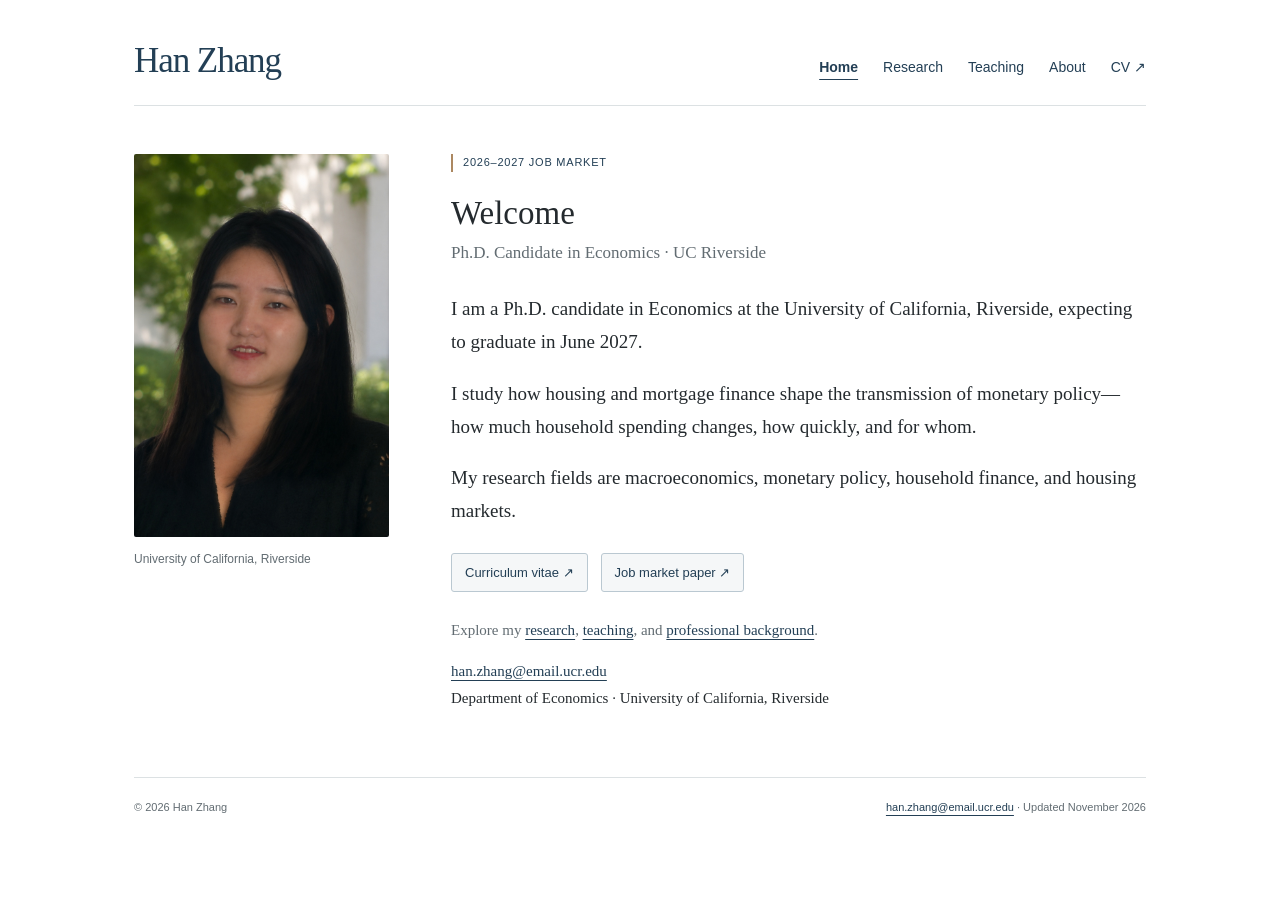
==== commit f180cd6c: "Split academic website into focused pages" ====
--- a/index.html
+++ b/index.html
@@ -1,165 +1,21 @@
 <!doctype html>
-<html lang="en">
-<head>
-  <meta charset="utf-8">
-  <meta name="viewport" content="width=device-width, initial-scale=1">
-  <title>Han Zhang | Economics | UC Riverside</title>
-  <meta name="description" content="Han Zhang is a Ph.D. candidate in Economics at UC Riverside. Research on monetary policy, household finance, housing, and mortgage refinancing.">
-  <meta name="theme-color" content="#233f55">
-  <link rel="canonical" href="https://hanzhang-econ.github.io/">
+<html lang="en"><head><meta charset="utf-8"><meta name="viewport" content="width=device-width, initial-scale=1">
+<title>Home | Han Zhang | UC Riverside</title><meta name="description" content="Han Zhang, Economics Ph.D. candidate at UC Riverside. Monetary policy, household finance, housing and mortgage refinancing.">
+<link rel="canonical" href="https://hanzhang-econ.github.io/"><meta name="theme-color" content="#233f55"><link rel="stylesheet" href="styles.css">
+<script>
+// Keep bookmarks to the former one-page sections working.
+const oldSections = {'#research':'research.html','#teaching':'teaching.html','#experience':'about.html#experience','#awards':'about.html#awards'};
+function redirectOldSection() { if (oldSections[location.hash]) location.replace(oldSections[location.hash]); }
+redirectOldSection();
+window.addEventListener('hashchange', redirectOldSection);
+</script>
   <script defer src="https://cloud.umami.is/script.js" data-website-id="b77f5d05-2ca2-4dd0-ac54-45bae30a96ca" data-domains="hanzhang-econ.github.io" data-exclude-search="true" data-exclude-hash="true" data-do-not-track="true"></script>
-  <style>
-    :root{--ink:#242a2e;--muted:#626c72;--accent:#233f55;--rule:#dce1e3;--paper:#fff;--soft:#f5f7f8}
-    *{box-sizing:border-box}
-    html{scroll-behavior:smooth;scroll-padding-top:28px}
-    body{margin:0;background:var(--paper);color:var(--ink);font:17px/1.7 Georgia,'Times New Roman',serif;-webkit-font-smoothing:antialiased}
-    a{color:var(--accent);text-underline-offset:4px;text-decoration-thickness:1px}
-    a:hover{text-decoration-thickness:2px}
-    a:focus-visible,summary:focus-visible{outline:2px solid var(--accent);outline-offset:5px;border-radius:2px}
-    .wrap{max-width:1100px;padding:0 44px;margin:auto}
-    .skip{position:absolute;top:-80px;left:16px;padding:8px 14px;background:white;z-index:5}.skip:focus{top:10px}
-    .masthead{display:flex;align-items:baseline;justify-content:space-between;gap:24px;padding:47px 0 26px;border-bottom:1px solid var(--rule)}
-    h1{font-size:43px;letter-spacing:-.035em;font-weight:normal;line-height:1.15;margin:0;color:var(--accent)}
-    .nav{display:flex;flex-wrap:wrap;gap:22px;font:14px/1.6 Arial,Helvetica,sans-serif}.nav a{text-decoration:none}.nav a:hover{text-decoration:underline}
-    .layout{display:grid;grid-template-columns:235px minmax(0,1fr);gap:65px;padding-top:38px;padding-bottom:46px}
-    .profile{align-self:start;position:static;font-size:15px;line-height:1.65}
-    .portrait{display:block;width:100%;height:auto;aspect-ratio:2/3;object-fit:cover;margin:0 0 22px;border-radius:2px}
-    .position{font-size:18px;line-height:1.5;margin:0 0 5px}.university{margin:0;color:var(--muted)}
-    .market{display:inline-block;color:var(--accent);font:12px/1.5 Arial,Helvetica,sans-serif;letter-spacing:.045em;margin:23px 0 0;border-left:2px solid #ac8861;padding-left:10px}
-    .profile-links{display:flex;flex-direction:column;align-items:flex-start;gap:10px;margin:21px 0 27px;font:14px/1.5 Arial,Helvetica,sans-serif}
-    .download{display:inline-flex;gap:18px;align-items:center;border:1px solid #bac8d1;border-radius:3px;text-decoration:none;padding:9px 13px;background:var(--soft)}
-    .download:hover{background:#eaf0f4}.file-label{font-size:10px;letter-spacing:.05em;color:var(--muted)}
-    .profile-block{border-top:1px solid var(--rule);padding-top:18px;margin-top:20px}
-    .small-label{font:11px/1.5 Arial,Helvetica,sans-serif;text-transform:uppercase;letter-spacing:.11em;color:var(--muted);margin:0 0 9px}
-    .plain-list{list-style:none;margin:0;padding:0}.plain-list li{margin-bottom:3px}
-    .committee{font-size:14px;line-height:1.7}.committee p{margin:0}
-    .intro{font-size:19px;line-height:1.65;margin-bottom:32px}.intro p{margin:0 0 14px}.intro p:last-child{margin:0}
-    .section{margin-top:48px;scroll-margin-top:26px}.section:first-of-type{margin-top:0}
-    h2{font-size:27px;font-weight:normal;letter-spacing:-.015em;line-height:1.3;margin:0 0 22px;padding-bottom:11px;border-bottom:1px solid var(--rule)}
-    h3{font-size:21px;line-height:1.45;font-weight:normal;margin:5px 0 10px;color:#202e38}
-    .paper{margin:0 0 29px}.paper:last-child{margin-bottom:0}
-    .paper-meta{display:flex;align-items:center;gap:13px;font:11px/1.5 Arial,Helvetica,sans-serif;letter-spacing:.065em;text-transform:uppercase;color:var(--muted)}
-    .paper-meta .jmp{color:var(--accent);font-weight:bold}.paper-meta a{font-size:12px;letter-spacing:0;text-transform:none}
-    .paper p{font-size:16px;line-height:1.7;margin:0 0 10px;color:#465159}
-    details{margin-top:8px}summary{width:fit-content;color:var(--accent);font:13px/1.6 Arial,Helvetica,sans-serif;cursor:pointer;padding:2px 0}
-    details[open] summary{margin-bottom:10px}details .abstract{padding:0 0 0 15px;border-left:2px solid var(--rule)}
-    .teaching-role{display:flex;justify-content:space-between;align-items:baseline;gap:18px;margin:22px 0 7px;font:14px/1.5 Arial,Helvetica,sans-serif}.teaching-role strong{font-weight:600}.date{white-space:nowrap;color:var(--muted);font-size:12px}
-    .course-title{font-size:18px;line-height:1.5;margin:0 0 9px}.teaching-text{font-size:15px;color:#465159;margin:0}
-    .award{font-size:15px;line-height:1.6;margin:20px 0;padding:13px 17px;background:var(--soft);border-left:2px solid #ac8861}.award span{display:block;color:var(--muted);font-size:13px}
-    .courses{padding-left:18px;font-size:15px;color:#465159;margin:10px 0}.courses li{padding-left:2px;margin:4px 0}
-    .contact-text{font-size:15px;line-height:1.8;margin:0}
-    footer{border-top:1px solid var(--rule);padding:20px 0 28px;display:flex;justify-content:space-between;gap:20px;color:var(--muted);font:11px/1.6 Arial,Helvetica,sans-serif}
-    .subheading{font:600 14px/1.5 Arial,Helvetica,sans-serif;color:var(--ink);margin:27px 0 5px}
-    .feedback-note{font:12px/1.6 Arial,Helvetica,sans-serif;color:var(--muted);margin:0 0 17px}
-    .student-quote{margin:0 0 18px;padding-left:17px;border-left:2px solid #c5d1d8}
-    .student-quote blockquote{margin:0;font-size:15px;line-height:1.7;color:#465159}
-    .student-quote figcaption{margin-top:6px;font:11px/1.65 Arial,Helvetica,sans-serif;color:var(--muted)}
-    .experience-entry{margin:0 0 24px}.experience-entry:last-child{margin-bottom:0}
-    .entry-head{display:flex;justify-content:space-between;gap:16px;align-items:baseline}
-    .entry-head h3{font-size:18px;margin:0 0 4px}
-    .entry-meta{font:12px/1.7 Arial,Helvetica,sans-serif;color:var(--muted);margin:0 0 9px}
-    .experience-points{padding-left:18px;margin:8px 0 0;font-size:15px;line-height:1.7;color:#465159}
-    .experience-points li{margin-bottom:7px;padding-left:2px}
-    .experience-description{font-size:15px;color:#465159;margin:6px 0 0}
-    .honors-list{list-style:none;padding:0;margin:0}.honors-list li{display:flex;justify-content:space-between;gap:18px;padding:13px 0;border-bottom:1px solid #edf0f1}.honors-list li:first-child{padding-top:0}.honors-list li:last-child{border-bottom:0}
-    .honor-name{display:block;font-size:16px;font-weight:bold;line-height:1.6}.honor-school{display:block;font-size:14px;color:var(--muted)}
-    @media(max-width:800px){.wrap{padding:0 28px}.layout{grid-template-columns:200px minmax(0,1fr);gap:36px}.nav{gap:18px}h1{font-size:38px}.intro{font-size:18px}}
-    @media(max-width:620px){.wrap{padding:0 23px}.masthead{display:block;padding:28px 0 20px}h1{font-size:38px}.nav{margin-top:19px;gap:24px}.layout{display:block;padding-top:25px}.profile{position:static;margin-bottom:28px}.position{font-size:18px}.market{margin-top:15px}.profile-links{flex-direction:row;flex-wrap:wrap;gap:13px 20px;align-items:center;margin:19px 0}.profile-block{margin-top:17px;padding-top:13px}.plain-list{display:flex;flex-wrap:wrap;gap:2px 14px;font-size:14px}.committee{display:none}.intro{font-size:17px}.intro p{margin-bottom:13px}h2{font-size:25px}h3{font-size:20px}.paper{margin-bottom:28px}.teaching-role{flex-wrap:wrap;gap:4px 12px}.date{white-space:normal}footer{font-size:10px}}
-    @media(max-width:620px){.portrait{width:190px;max-width:100%;margin-bottom:20px}}
-    @media(max-width:620px){.entry-head{display:block}.entry-head .date{display:block;margin-bottom:4px}.honors-list li{display:block}.honors-list .date{display:block;margin-top:4px}.section{margin-top:37px}.nav{gap:12px 20px}}
-    @media print{.portrait{display:none}}
-    @media(prefers-reduced-motion:reduce){html{scroll-behavior:auto}}
-    @media print{.nav,.skip,summary,footer{display:none}.wrap{padding:0;max-width:none}.layout{display:block}.profile{position:static}.profile-block{display:none}.masthead{padding-top:0}.profile-links{flex-direction:row}.section{break-inside:avoid}body{font-size:11pt}a{color:inherit}}
-  </style>
-</head>
-<body>
-<a class="skip" href="#main">Skip to content</a>
-<div class="wrap">
-  <header class="masthead">
-    <h1>Han Zhang</h1>
-    <nav class="nav" aria-label="Main navigation"><a href="#research">Research</a><a href="#teaching">Teaching</a><a href="#experience">Experience</a><a href="#awards">Awards</a><a href="Han_Zhang_Academic_CV.pdf" data-umami-event="CV PDF click">CV</a><a href="#contact">Contact</a></nav>
-  </header>
-  <div class="layout">
-    <aside class="profile" aria-label="Profile and contact information">
-      <img class="portrait" src="han-zhang.jpg" alt="Han Zhang" width="784" height="1176" decoding="async" fetchpriority="high">
-      <p class="position">Ph.D. Candidate<br>Economics</p>
-      <p class="university">University of California,<br>Riverside</p>
-      <p class="market">2026–2027 JOB MARKET</p>
-      <div class="profile-links">
-        <a href="mailto:han.zhang@email.ucr.edu">han.zhang@email.ucr.edu</a>
-        <a class="download" href="Han_Zhang_Academic_CV.pdf" data-umami-event="CV PDF click">Curriculum vitae <span class="file-label">PDF ↗</span></a>
-      </div>
-      <div class="profile-block"><p class="small-label">Research fields</p><ul class="plain-list"><li>Macroeconomics</li><li>Monetary Policy</li><li>Household Finance</li><li>Housing Markets</li></ul></div>
-      <div class="profile-block committee"><p class="small-label">Dissertation committee</p><p>Marcelle Chauvet (Chair)<br>Dongwon Lee<br>Jana Grittersova</p></div>
-    </aside>
-    <main id="main">
-      <div class="intro">
-        <p>I am a Ph.D. candidate in Economics at the University of California, Riverside, expecting to graduate in June 2027.</p>
-        <p>I study how housing and mortgage finance shape the transmission of monetary policy—how much household spending changes, how quickly, and for whom.</p>
-      </div>
-      <section id="research" class="section" aria-labelledby="research-heading">
-        <h2 id="research-heading">Research</h2>
-        <article class="paper">
-          <div class="paper-meta"><span class="jmp">Job market paper</span><a href="papers/job-market-paper.pdf" data-umami-event="JMP PDF click" aria-label="Download Housing Finance and the Dynamic Transmission of Monetary Policy PDF">Paper (PDF) ↗</a></div>
-          <h3>Housing Finance and the Dynamic Transmission of Monetary Policy</h3>
-          <p>Which housing-finance margins carry monetary policy into consumption? I compare housing valuation, home-purchase financing, and refinancing within a common framework.</p>
-          <details><summary>Abstract</summary><div class="abstract"><p>Using mortgage originations by loan purpose and U.S. macroeconomic data for 1998–2023, I estimate a Bayesian structural VAR with stochastic volatility and apply a first-entry path decomposition. Refinancing activity falls quickly after monetary tightening. In the baseline model, posterior medians suggest that valuation- and purchase-entry paths contribute more to the three-year consumption decline than refinancing-entry paths. Comparing all three margins on a common consumption scale distinguishes the speed of financing adjustment from its cumulative contribution to spending.</p></div></details>
-        </article>
-        <article class="paper">
-          <div class="paper-meta"><span>Working paper</span><a href="papers/labor-market-slack.pdf" data-umami-event="Working paper PDF click" aria-label="Download Labor Market Slack, Refinancing Eligibility, and the Distribution of Monetary Transmission PDF">Paper (PDF) ↗</a></div>
-          <h3>Labor Market Slack, Refinancing Eligibility, and the Distribution of Monetary Transmission</h3>
-          <p>How does unemployment affect access to mortgage relief? I study how employment-based refinancing eligibility changes who benefits from lower mortgage rates, and when.</p>
-          <details><summary>Abstract</summary><div class="abstract"><p>Refinancing typically requires documented employment. In a calibrated household model with illiquid housing, I examine how eligibility rules shape the timing and distribution of gains from a mortgage-rate cut. When housing is sufficiently illiquid, exclusion delays most of the gain rather than removing it, household by household. A slack labor market delays the aggregate response more than it reduces it. Evidence from two household panels on refinancing during unemployment is consistent with the mechanism.</p></div></details>
-        </article>
-        <article class="paper">
-          <div class="paper-meta"><span>Work in progress</span></div>
-          <h3>Mortgage Refinancing Waves and Heterogeneous Interest-Rate Transmission</h3>
-          <p>Why do similar mortgage-rate declines generate different refinancing waves? I separate mortgage-pool composition, refinancing incentives, and borrower responses.</p>
-          <details><summary>Project summary</summary><div class="abstract"><p>Using Freddie Mac loan-level data, this project examines whether a common conditional response function can explain refinancing activity across episodes after accounting for differences in loan-pool composition and incentives. It studies how these margins shape aggregate refinancing waves and the distribution of potential payment relief across borrowers.</p></div></details>
-        </article>
-      </section>
-      <section id="teaching" class="section" aria-labelledby="teaching-heading">
-        <h2 id="teaching-heading">Teaching</h2>
-        <div class="teaching-role"><strong>Instructor of Record · UC Riverside</strong><span class="date">Summers 2025 and 2026</span></div>
-        <p class="course-title">ECON 105A · Intermediate Macroeconomic Theory</p>
-        <p class="teaching-text">Designed the syllabus and assessments, delivered lectures, and coordinated grading for two five-week summer courses. My teaching uses diagnostic questions, worked examples, and economic data to connect models with intuition.</p>
-        <div class="teaching-role"><strong>Teaching Assistant · UC Riverside</strong><span class="date">2022–Present</span></div>
-        <ul class="courses"><li>ECON 101 · Statistics for Economics</li><li>ECON 105A · Intermediate Macroeconomic Theory</li><li>ECON 103 · Intermediate Macroeconomics</li><li>ECON 135 · The Stock Market</li><li>ECON 002 · Introduction to Macroeconomics</li></ul>
-        <h3 class="subheading">Selected Student Feedback</h3>
-        <p class="feedback-note">Anonymous excerpts from UC Riverside course evaluations.</p>
-        <figure class="student-quote"><blockquote>“I enjoyed Professor Zhang’s class and gained a deeper understanding of macroeconomics.”</blockquote><figcaption>ECON 105A · Intermediate Macroeconomic Theory · Summer 2025 · Course Instructor</figcaption></figure>
-        <figure class="student-quote"><blockquote>“Since the homework was challenging, TA Han Zhang could always break down the questions and explain them to me step by step when I encountered complex problems, guiding me to find the correct answers.”</blockquote><figcaption>ECON 105A · Intermediate Macroeconomic Theory · Winter 2025 · Teaching Assistant</figcaption></figure>
-        <figure class="student-quote"><blockquote>“She is also extremely available to set up meeting times outside of regular office hours if needed. I would definitely want her as a TA again.”</blockquote><figcaption>ECON 135 · The Stock Market · Fall 2024 · Teaching Assistant</figcaption></figure>
-      </section>
-      <section id="experience" class="section" aria-labelledby="experience-heading">
-        <h2 id="experience-heading">Professional Experience</h2>
-        <article class="experience-entry">
-          <div class="entry-head"><h3>Icarus Fund, LLC</h3><span class="date">June–August 2026</span></div>
-          <p class="entry-meta">Quantitative Analysis Intern · New York, NY</p>
-          <ul class="experience-points"><li>Built a Python dealer-gamma measurement pipeline adopted by the team, covering 12 quarters, 20 option roots, and four daily snapshots.</li><li>Processed more than 900 million option trade records using DuckDB SQL and partitioned Parquet to build transaction-cost benchmarks for an options-factor study.</li></ul>
-        </article>
-        <article class="experience-entry">
-          <div class="entry-head"><h3>Deloitte</h3><span class="date">January–April 2019</span></div>
-          <p class="entry-meta">Intern, Risk Advisory Department · Beijing, China</p>
-          <p class="experience-description">Reviewed SQL extraction and aggregation logic for financial clients and ESG disclosures for six companies.</p>
-        </article>
-        <article class="experience-entry">
-          <div class="entry-head"><h3>Qianhai Futures Co., Ltd.</h3><span class="date">May–June 2018</span></div>
-          <p class="entry-meta">Research Intern · Beijing, China</p>
-        </article>
-      </section>
-      <section id="awards" class="section" aria-labelledby="awards-heading">
-        <h2 id="awards-heading">Honors &amp; Awards</h2>
-        <ul class="honors-list">
-          <li><div><span class="honor-name">Outstanding Teaching Award</span><span class="honor-school">University of California, Riverside · Department of Economics</span></div><span class="date">2025–2026</span></li>
-          <li><div><span class="honor-name">Dean’s Distinguished Fellowship</span><span class="honor-school">University of California, Riverside</span></div><span class="date">2021–Present</span></li>
-          <li><div><span class="honor-name">Departmental Scholarship</span><span class="honor-school">Texas A&amp;M University</span></div><span class="date">2020–2021</span></li>
-        </ul>
-      </section>
-      <section id="contact" class="section" aria-labelledby="contact-heading"><h2 id="contact-heading">Contact</h2><p class="contact-text"><a href="mailto:han.zhang@email.ucr.edu">han.zhang@email.ucr.edu</a><br>Department of Economics<br>University of California, Riverside</p></section>
-    </main>
-  </div>
-  <footer><span>© 2026 Han Zhang</span><span>Updated November 2026</span></footer>
-</div>
-</body>
-</html>
+</head><body><a class="skip" href="#main">Skip to content</a><div class="wrap"><header class="masthead"><a class="brand" href="index.html">Han Zhang</a><nav class="nav" aria-label="Main navigation"><a href="index.html" aria-current="page">Home</a><a href="research.html">Research</a><a href="teaching.html">Teaching</a><a href="about.html">About</a><a href="Han_Zhang_Academic_CV.pdf" data-umami-event="CV PDF click">CV ↗</a></nav></header>
+<main id="main" class="home">
+<div class="home-photo"><img class="portrait" src="han-zhang.jpg" alt="Han Zhang" width="784" height="1176" fetchpriority="high"><p class="photo-caption">University of California, Riverside</p></div>
+<div><p class="market">2026–2027 JOB MARKET</p><h1>Welcome</h1><p class="affiliation">Ph.D. Candidate in Economics · UC Riverside</p>
+<div class="intro"><p>I am a Ph.D. candidate in Economics at the University of California, Riverside, expecting to graduate in June 2027.</p><p>I study how housing and mortgage finance shape the transmission of monetary policy—how much household spending changes, how quickly, and for whom.</p><p>My research fields are macroeconomics, monetary policy, household finance, and housing markets.</p></div>
+<div class="home-links"><a class="download" href="Han_Zhang_Academic_CV.pdf" data-umami-event="CV PDF click">Curriculum vitae ↗</a><a class="download" href="papers/job-market-paper.pdf" data-umami-event="JMP PDF click">Job market paper ↗</a></div>
+<p class="home-more">Explore my <a href="research.html">research</a>, <a href="teaching.html">teaching</a>, and <a href="about.html">professional background</a>.</p>
+<p class="contact-text" id="contact"><a href="mailto:han.zhang@email.ucr.edu">han.zhang@email.ucr.edu</a><br>Department of Economics · University of California, Riverside</p></div></main>
+<footer><span>© 2026 Han Zhang</span><span><a href="mailto:han.zhang@email.ucr.edu">han.zhang@email.ucr.edu</a> · Updated November 2026</span></footer></div></body></html>
--- a/styles.css
+++ b/styles.css
@@ -0,0 +1,10 @@
+:root{--ink:#242a2e;--muted:#626c72;--accent:#233f55;--rule:#dce1e3;--soft:#f5f7f8}
+*{box-sizing:border-box}body{margin:0;background:white;color:var(--ink);font:17px/1.75 Georgia,'Times New Roman',serif;-webkit-font-smoothing:antialiased}a{color:var(--accent);text-underline-offset:4px}a:hover{text-decoration-thickness:2px}a:focus-visible,summary:focus-visible{outline:2px solid var(--accent);outline-offset:5px} .wrap{max-width:1100px;padding:0 44px;margin:auto}.skip{position:absolute;top:-80px;left:16px;background:white;padding:8px;z-index:5}.skip:focus{top:10px}
+.masthead{display:flex;justify-content:space-between;align-items:baseline;gap:25px;padding:40px 0 23px;border-bottom:1px solid var(--rule)}.brand{font-size:35px;letter-spacing:-.03em;line-height:1.2;text-decoration:none}.nav{display:flex;flex-wrap:wrap;gap:25px;font:14px/1.7 Arial,Helvetica,sans-serif}.nav a{text-decoration:none}.nav a:hover,.nav a[aria-current]{text-decoration:underline;text-underline-offset:7px}.nav a[aria-current]{font-weight:600}
+.home{display:grid;grid-template-columns:255px minmax(0,1fr);gap:62px;padding:48px 0 50px;align-items:start}.portrait{display:block;width:100%;height:auto;aspect-ratio:2/3;border-radius:2px}.photo-caption{font:12px/1.7 Arial,Helvetica,sans-serif;color:var(--muted);margin-top:12px}.home h1{font-size:33px;margin:0 0 4px;font-weight:normal;line-height:1.3}.affiliation{margin:0 0 24px;color:var(--muted);font-size:17px}.intro{font-size:19px;line-height:1.75}.intro p{margin:0 0 18px}.market{font:11px/1.6 Arial,Helvetica,sans-serif;letter-spacing:.07em;color:var(--accent);border-left:2px solid #ac8861;padding-left:10px;margin:0 0 20px}.home-links{display:flex;gap:13px;flex-wrap:wrap;margin:25px 0}.download{font:13px/1.5 Arial,Helvetica,sans-serif;border:1px solid #bac8d1;border-radius:3px;padding:9px 13px;text-decoration:none;background:var(--soft)}.download:hover{background:#eaf0f4}.contact-text{font-size:15px;line-height:1.8}.home-more{font-size:15px;color:var(--muted)}
+.page{max-width:800px;margin:0 auto;padding:42px 0 55px}.page-title{font-size:34px;font-weight:normal;line-height:1.3;margin:0 0 23px;color:var(--accent);letter-spacing:-.02em}.lede{font-size:18px;line-height:1.75;margin:0 0 30px}.section{margin:38px 0 0;scroll-margin-top:24px}.section:first-child{margin-top:0}h2{font-size:25px;font-weight:normal;margin:0 0 20px;padding-bottom:10px;border-bottom:1px solid var(--rule);line-height:1.4}h3{font-size:22px;font-weight:normal;color:#202e38;line-height:1.45;margin:8px 0 13px}.paper{margin:0 0 32px;padding-bottom:30px;border-bottom:1px solid var(--rule)}.paper:last-child{border:0;padding:0;margin:0}.paper-meta{display:flex;gap:15px;align-items:center;font:11px/1.6 Arial,Helvetica,sans-serif;text-transform:uppercase;letter-spacing:.06em;color:var(--muted)}.paper-meta .jmp{color:var(--accent);font-weight:600}.paper-meta a{text-transform:none;letter-spacing:0;font-size:13px}.paper p{font-size:16px;line-height:1.8;margin:0 0 12px;color:#465159}.fields{font:13px/1.8 Arial,Helvetica,sans-serif;color:var(--muted);margin:-9px 0 30px}details{margin-top:12px}summary{cursor:pointer;width:fit-content;font:13px/1.7 Arial,Helvetica,sans-serif;color:var(--accent);padding:3px 0}details[open] summary{margin-bottom:15px}.research-detail{border-left:2px solid var(--rule);padding-left:18px}.research-detail p:last-child{margin-bottom:0}
+.teaching-role,.entry-head{display:flex;justify-content:space-between;align-items:baseline;gap:18px;margin:22px 0 7px}.teaching-role{font:14px/1.6 Arial,Helvetica,sans-serif}.date{font:12px/1.6 Arial,Helvetica,sans-serif;color:var(--muted);white-space:nowrap}.course-title{font-size:18px;margin:0 0 9px}.teaching-text,.experience-description{font-size:16px;color:#465159;margin:0}.courses{font-size:16px;color:#465159;padding-left:19px}.courses li{margin:4px 0}.feedback-note{font:12px/1.7 Arial,Helvetica,sans-serif;color:var(--muted);margin:-8px 0 24px}.student-quote{margin:0 0 28px;padding:0 0 0 20px;border-left:2px solid #c5d1d8}.student-quote blockquote{margin:0;font-size:17px;line-height:1.85;color:#36454e}.student-quote figcaption{margin-top:10px;font:12px/1.7 Arial,Helvetica,sans-serif;color:var(--muted)}.feedback-more{margin-top:0}.feedback-more summary{margin-bottom:20px}.teaching-award{font-size:15px;padding:12px 16px;background:var(--soft);border-left:2px solid #ac8861;margin:25px 0}
+.experience-entry{margin-bottom:25px}.experience-entry:last-child{margin-bottom:0}.entry-head{margin-top:0}.entry-head h3{font-size:19px;margin:0}.entry-meta{font:13px/1.7 Arial,Helvetica,sans-serif;color:var(--muted);margin:0 0 10px}.experience-points{font-size:16px;padding-left:19px;color:#465159}.experience-points li{margin:7px 0}.honors-list{list-style:none;padding:0;margin:0}.honors-list li{display:flex;justify-content:space-between;gap:20px;padding:13px 0;border-bottom:1px solid #edf0f1}.honors-list li:last-child{border:0}.honor-name{display:block;font-size:17px;font-weight:bold}.honor-school{display:block;font-size:15px;color:var(--muted)}.committee{font-size:16px;color:#465159}footer{display:flex;justify-content:space-between;gap:20px;border-top:1px solid var(--rule);padding:20px 0 26px;font:11px/1.7 Arial,Helvetica,sans-serif;color:var(--muted)}
+@media(max-width:800px){.wrap{padding:0 28px}.home{grid-template-columns:220px minmax(0,1fr);gap:34px}.nav{gap:18px}.intro{font-size:17px}}
+@media(max-width:620px){.wrap{padding:0 23px}.masthead{display:block;padding:25px 0 19px}.nav{margin-top:18px;gap:16px}.brand{font-size:32px}.home{display:flex;flex-direction:column;gap:25px;padding:28px 0 35px}.home-photo{width:190px}.home h1{font-size:29px}.intro{font-size:17px}.affiliation{font-size:16px}.page{padding:28px 0 38px}.page-title{font-size:30px}.lede{font-size:17px}.entry-head,.teaching-role{flex-wrap:wrap;gap:3px 12px}.honors-list li{display:block}.honors-list .date{display:block;margin-top:4px}.student-quote{padding-left:14px}.student-quote blockquote{font-size:16px}h2{font-size:24px}h3{font-size:21px}footer{flex-wrap:wrap;gap:6px}}
+@media print{.nav,.skip,footer,.home-photo{display:none}.wrap{max-width:none;padding:0}.page{max-width:none}.home{display:block}.masthead{padding-top:0}a{color:inherit}}
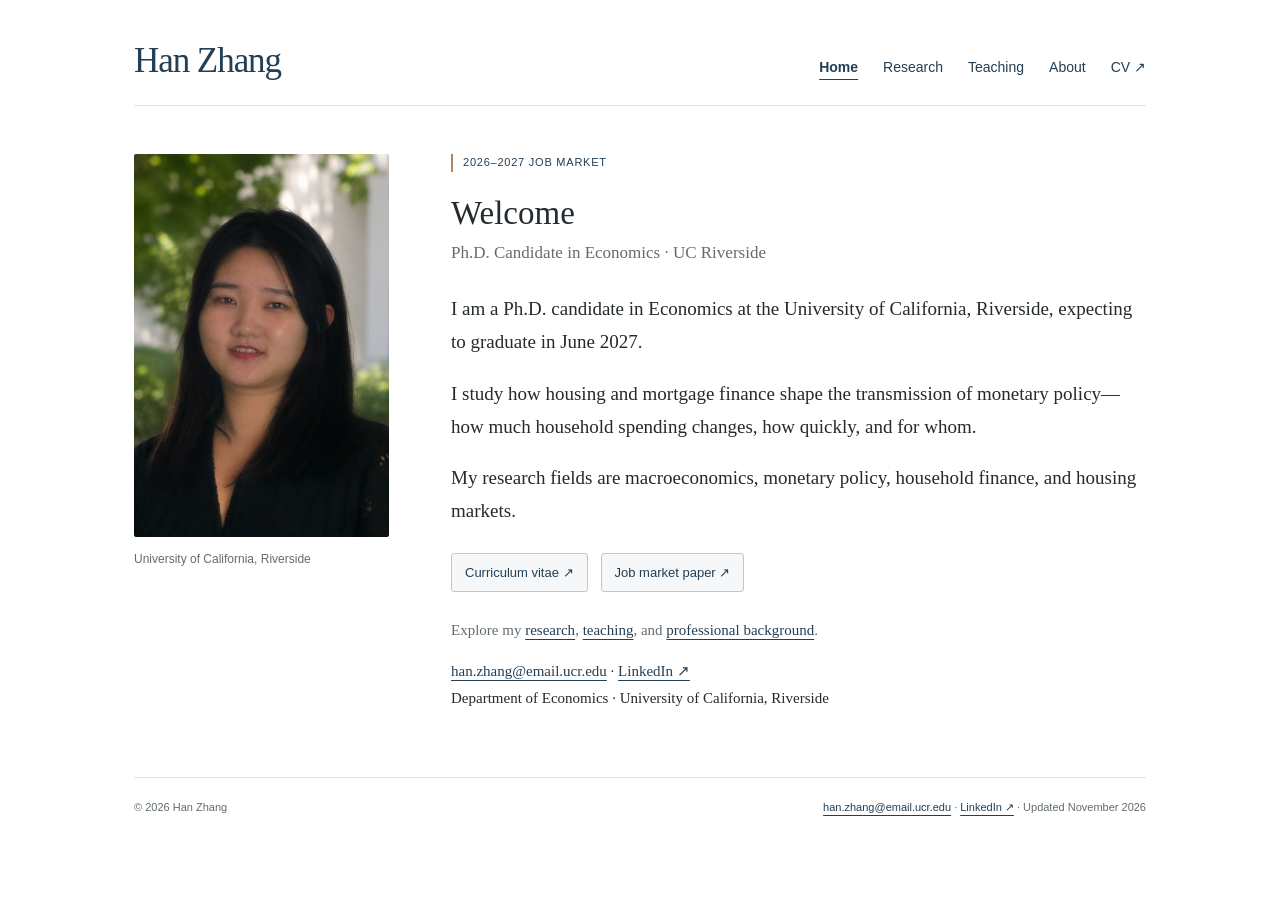
==== commit 5f01206e: "Add LinkedIn links and Google Search Console setup" ====
--- a/index.html
+++ b/index.html
@@ -10,6 +10,7 @@
 window.addEventListener('hashchange', redirectOldSection);
 </script>
   <script defer src="https://cloud.umami.is/script.js" data-website-id="b77f5d05-2ca2-4dd0-ac54-45bae30a96ca" data-domains="hanzhang-econ.github.io" data-exclude-search="true" data-exclude-hash="true" data-do-not-track="true"></script>
+<meta name="google-site-verification" content="6iMyK_j7DPo3M2GWdz35eQUUkcaRRyH16fN7iAc5J7c">
 </head><body><a class="skip" href="#main">Skip to content</a><div class="wrap"><header class="masthead"><a class="brand" href="index.html">Han Zhang</a><nav class="nav" aria-label="Main navigation"><a href="index.html" aria-current="page">Home</a><a href="research.html">Research</a><a href="teaching.html">Teaching</a><a href="about.html">About</a><a href="Han_Zhang_Academic_CV.pdf" data-umami-event="CV PDF click">CV ↗</a></nav></header>
 <main id="main" class="home">
 <div class="home-photo"><img class="portrait" src="han-zhang.jpg" alt="Han Zhang" width="784" height="1176" fetchpriority="high"><p class="photo-caption">University of California, Riverside</p></div>
@@ -17,5 +18,5 @@
 <div class="intro"><p>I am a Ph.D. candidate in Economics at the University of California, Riverside, expecting to graduate in June 2027.</p><p>I study how housing and mortgage finance shape the transmission of monetary policy—how much household spending changes, how quickly, and for whom.</p><p>My research fields are macroeconomics, monetary policy, household finance, and housing markets.</p></div>
 <div class="home-links"><a class="download" href="Han_Zhang_Academic_CV.pdf" data-umami-event="CV PDF click">Curriculum vitae ↗</a><a class="download" href="papers/job-market-paper.pdf" data-umami-event="JMP PDF click">Job market paper ↗</a></div>
 <p class="home-more">Explore my <a href="research.html">research</a>, <a href="teaching.html">teaching</a>, and <a href="about.html">professional background</a>.</p>
-<p class="contact-text" id="contact"><a href="mailto:han.zhang@email.ucr.edu">han.zhang@email.ucr.edu</a><br>Department of Economics · University of California, Riverside</p></div></main>
-<footer><span>© 2026 Han Zhang</span><span><a href="mailto:han.zhang@email.ucr.edu">han.zhang@email.ucr.edu</a> · Updated November 2026</span></footer></div></body></html>
+<p class="contact-text" id="contact"><a href="mailto:han.zhang@email.ucr.edu">han.zhang@email.ucr.edu</a> · <a href="https://www.linkedin.com/in/han-zhang-812bb7201/" data-umami-event="LinkedIn click">LinkedIn ↗</a><br>Department of Economics · University of California, Riverside</p></div></main>
+<footer><span>© 2026 Han Zhang</span><span><a href="mailto:han.zhang@email.ucr.edu">han.zhang@email.ucr.edu</a> · <a href="https://www.linkedin.com/in/han-zhang-812bb7201/" data-umami-event="LinkedIn click">LinkedIn ↗</a> · Updated November 2026</span></footer></div></body></html>
